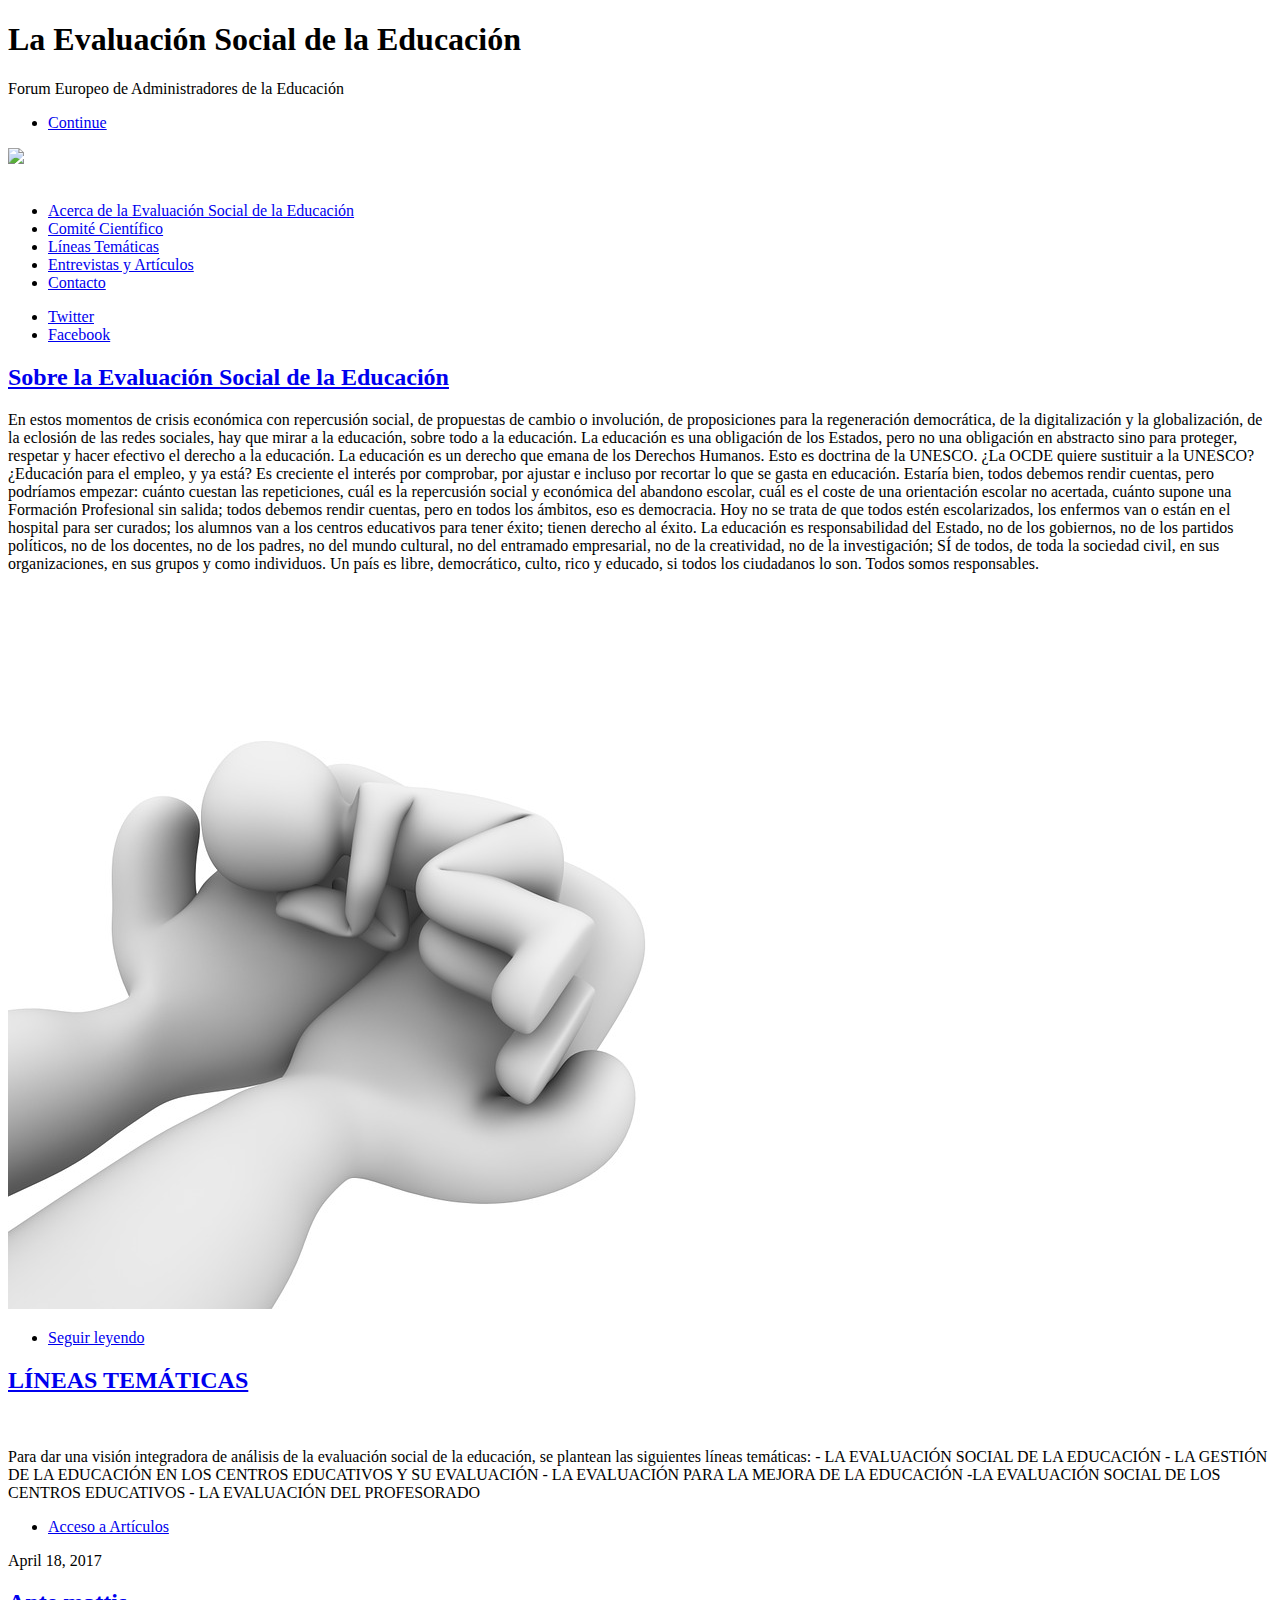
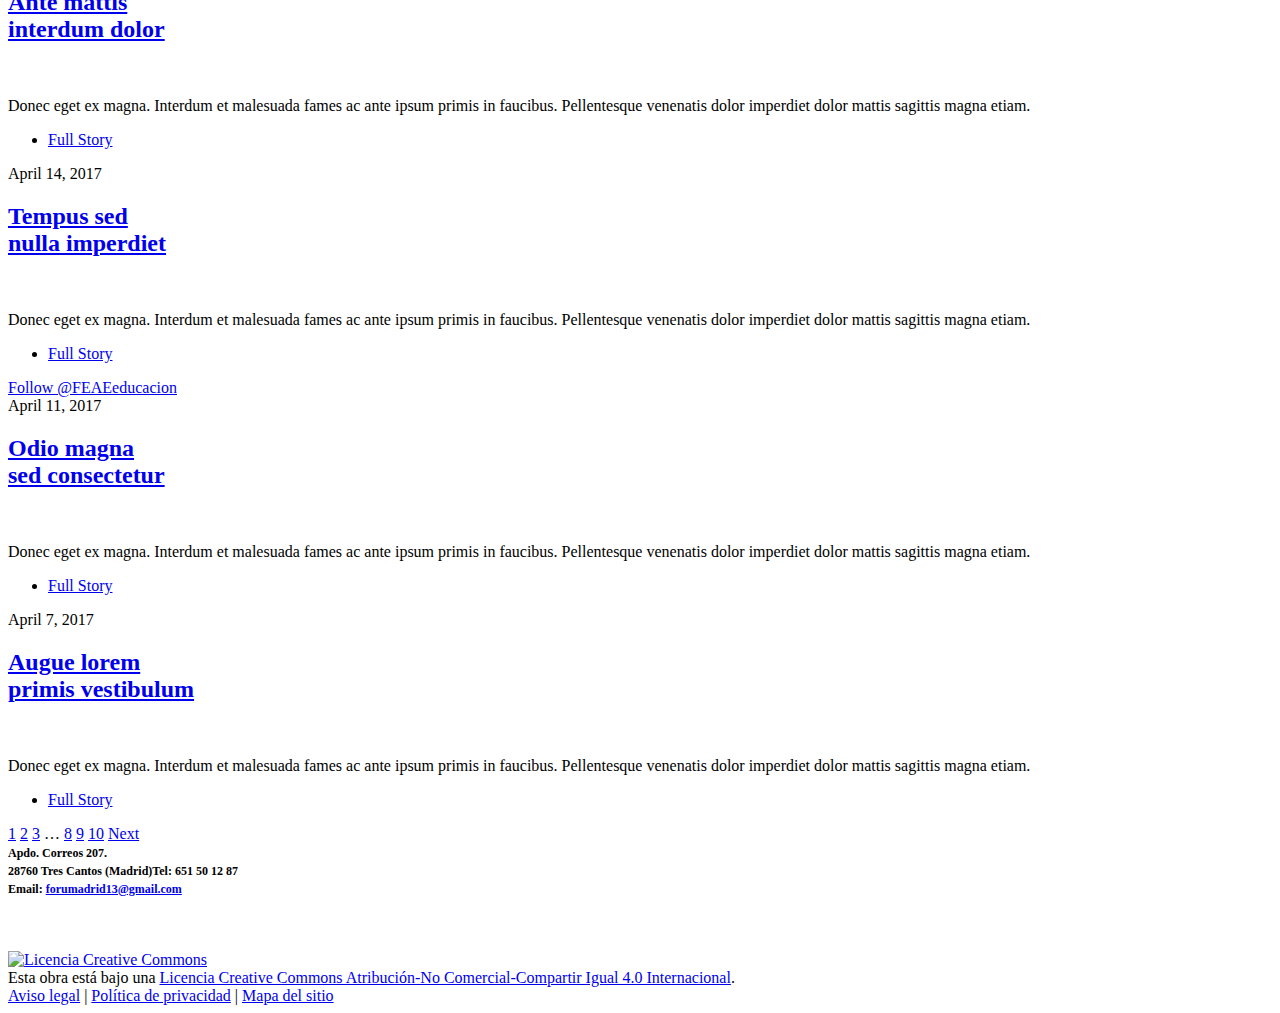
==== index.html @ 45ef4c87 "Add files via upload" ====
<!DOCTYPE html>
<!--
	Massively by HTML5 UP	html5up.net | @ajlkn	Free for personal and commercial use under the CCA 3.0 license (html5up.net/license)-->
<html>
  <head>
    <meta content="text/html; charset=utf-8" http-equiv="content-type">
    <title>Massively by HTML5 UP</title>
    <meta name="viewport" content="width=device-width, initial-scale=1, user-scalable=no">
    <link rel="stylesheet" href="assets/css/main.css">
    <noscript><link rel="stylesheet" href="assets/css/noscript.css"></noscript>
  </head>
  <body class="is-loading">
    <!-- Wrapper -->
    <div id="wrapper" class="fade-in">
      <!-- Intro -->
      <div id="intro">
        <h1>La Evaluación Social de la Educación</h1>
        <p>Forum Europeo de Administradores de la Educación</p>
        <ul class="actions">
          <li><a href="#header" class="button icon solo fa-arrow-down scrolly">Continue</a></li>
        </ul>
      </div>
      <!-- Header -->
      <header id="header"> <a href="index.html" class="logo"> <img src="http://feae.eu/wp-content/uploads/2016/09/cropped-l6l-1.jpg"
            <="" a=""> </a> </header>
      <nav id="nav"><br>
        <ul class="links">
          <a href="index.html" class="logo"> </a>
          <li class="active"><a href="resource://gre/" data-link-title="Inicio"
              class="cc-nav-current j-nav-current jmd-nav__link--current">Acerca de la Evaluación Social de la Educación</a></li>
          <li><a href="comite_cientifico.html">Comité Científico</a></li>
          <li><a href="Lineas_tematicas.html">Líneas Temáticas</a></li>
          <li><a href="generic.html">Entrevistas y Artículos</a></li>
          <li><a href="contacto.html">Contacto</a></li>
        </ul>
        <ul class="icons">
          <li><a href="#" class="icon fa-twitter"><span class="label">Twitter</span></a><br>
          </li>
          <li><a href="#" class="icon fa-facebook"><span class="label">Facebook</span></a><br>
          </li>
        
        </ul>
      </nav>
      <!-- Main -->
      <div id="main">
        <!-- Featured Post -->
        <article class="post featured">
          <header class="major"> <span class="title"></span>
            <h2><a href="#">Sobre la Evaluación Social de la Educación</a></h2>
            <p>En estos momentos de crisis económica con repercusión social, de propuestas de cambio o involución, de proposiciones para la regeneración democrática, de la digitalización y la globalización, de la eclosión de las redes sociales, hay que mirar a la educación, sobre todo a la educación.

              La educación es una obligación de los Estados, pero no una obligación en abstracto sino para proteger, respetar y hacer efectivo el derecho a la educación.

              La educación es un derecho que emana de los Derechos Humanos. Esto es doctrina de la UNESCO. ¿La OCDE quiere sustituir a la UNESCO? ¿Educación para el empleo, y ya está?

              Es creciente el interés por comprobar, por ajustar e incluso por recortar lo que se gasta en educación. Estaría bien, todos debemos rendir cuentas, pero podríamos empezar: cuánto cuestan las repeticiones, cuál es la repercusión social y económica del abandono escolar, cuál es el coste de una orientación escolar no acertada, cuánto supone una Formación Profesional sin salida; todos debemos rendir cuentas, pero en todos los ámbitos, eso es democracia.

              Hoy no se trata de que todos estén escolarizados, los enfermos van o están en el hospital para ser curados; los alumnos van a los centros educativos para tener éxito; tienen derecho al éxito.

              La educación es responsabilidad del Estado, no de los gobiernos, no de los partidos políticos, no de los docentes, no de los padres, no del mundo cultural, no del entramado empresarial, no de la creatividad, no de la investigación; SÍ de todos, de toda la sociedad civil, en sus organizaciones, en sus grupos y como individuos.

              Un país es libre, democrático, culto, rico y educado, si todos los ciudadanos lo son. Todos somos responsables.</p>
          </header>
          <a href="#" class="image main"><img src="sleep-1027884_960_720.jpg" alt=""></a>
          <ul class="actions">
            <li><a href="#" class="button big">Seguir leyendo</a></li>
          </ul>
        </article>
        <!-- Posts -->
        <section class="posts">
          <article><div class="tp-bgimg defaultimg" data-lazyload="undefined" data-bgfit="cover" data-bgposition="center top" data-bgrepeat="no-repeat" data-lazydone="undefined" data-src="http://conecta13.com/wp-content/uploads/2014/01/blackboard_img.jpg" style="background-color: rgba(0, 0, 0, 0); background-repeat: no-repeat; background-image: url(&quot;http://conecta13.com/wp-content/uploads/2014/01/blackboard_img.jpg&quot;); background-size: cover; background-position: center top; width: 100%; height: 100%; opacity: 1;"></div></article>
           
          <article>
            <header> <span class="date"></span>
              <h2><a href="#">LÍNEAS TEMÁTICAS</a></h2>
            </header>
            <a href="#" class="image fit"><img src="images/pic03.jpg" alt=""></a>
            <p>Para dar una visión integradora de análisis de la evaluación social de la educación, se plantean las siguientes líneas temáticas:
              - LA EVALUACIÓN SOCIAL DE LA EDUCACIÓN
              - LA GESTIÓN DE LA EDUCACIÓN EN LOS CENTROS EDUCATIVOS Y SU EVALUACIÓN
              - LA EVALUACIÓN PARA LA MEJORA DE LA EDUCACIÓN
              -LA EVALUACIÓN SOCIAL DE LOS CENTROS EDUCATIVOS 
              - LA EVALUACIÓN DEL PROFESORADO
            </p>
            <ul class="actions">
              <li><a href="#" class="button">Acceso a Artículos</a></li>
            </ul>
          </article>
          <article>
            <header> <span class="date">April 18, 2017</span>
              <h2><a href="#">Ante mattis<br>
                  interdum dolor</a></h2>
            </header>
            <a href="#" class="image fit"><img src="images/pic04.jpg" alt=""></a>
            <p>Donec eget ex magna. Interdum et malesuada fames ac ante ipsum
              primis in faucibus. Pellentesque venenatis dolor imperdiet dolor
              mattis sagittis magna etiam.</p>
            <ul class="actions">
              <li><a href="#" class="button">Full Story</a></li>
            </ul>
          </article>
          <article>
            <header> <span class="date">April 14, 2017</span>
              <h2><a href="#">Tempus sed<br>
                  nulla imperdiet</a></h2>
            </header>
            <a href="#" class="image fit"><img src="images/pic05.jpg" alt=""></a>
            <p>Donec eget ex magna. Interdum et malesuada fames ac ante ipsum
              primis in faucibus. Pellentesque venenatis dolor imperdiet dolor
              mattis sagittis magna etiam.</p>
            <ul class="actions">
              <li><a href="#" class="button">Full Story</a></li>
            </ul>
          </article> <article>
          <a href="https://twitter.com/FEAEeducacion" class="twitter-follow-button" data-show-count="false">Follow @FEAEeducacion</a><script async src="//platform.twitter.com/widgets.js" charset="utf-8"></script> </article><article>
          <article>
            <header> <span class="date">April 11, 2017</span>
              <h2><a href="#">Odio magna<br>
                  sed consectetur</a></h2>
            </header>
            <a href="#" class="image fit"><img src="images/pic06.jpg" alt=""></a>
            <p>Donec eget ex magna. Interdum et malesuada fames ac ante ipsum
              primis in faucibus. Pellentesque venenatis dolor imperdiet dolor
              mattis sagittis magna etiam.</p>
            <ul class="actions">
              <li><a href="#" class="button">Full Story</a></li>
            </ul>
          </article>
          <article>
            <header> <span class="date">April 7, 2017</span>
              <h2><a href="#">Augue lorem<br>
                  primis vestibulum</a></h2>
            </header>
            <a href="#" class="image fit"><img src="images/pic07.jpg" alt=""></a>
            <p>Donec eget ex magna. Interdum et malesuada fames ac ante ipsum
              primis in faucibus. Pellentesque venenatis dolor imperdiet dolor
              mattis sagittis magna etiam.</p>
            <ul class="actions">
              <li><a href="#" class="button">Full Story</a></li>
            </ul>
          </article>
        </section>
        <!-- Footer -->
        <footer>
          <div class="pagination">
            <!--<a href="#" class="previous">Prev</a>--> <a href="#" class="page active">1</a>
            <a href="#" class="page">2</a> <a href="#" class="page">3</a> <span
              class="extra">…</span> <a href="#" class="page">8</a> <a href="#"
              class="page">9</a> <a href="#" class="page">10</a> <a href="#" class="next">Next</a>
          </div>
        </footer>
      </div>
      
      <!-- Copyright -->
      <div id="copyright"> <span style="font-size: 12px;" data-mce-style="font-size: 12px;"><strong>Apdo.
            Correos 207.</strong></span><span style="font-size: 12px;" data-mce-style="font-size: 12px;"><strong><br>
            28760 </strong><strong>Tres Cantos (Madrid)Tel: 651 50 12 87 <br>
        Email: <a data-mce-href="mailto:forumadrid13@gmail.com" href="mailto:forumadrid13@gmail.com"
                  title="forumadrid13@gmail.com"> forumadrid13@gmail.com</a></strong></span><span
          style="font-size: 12px;" data-mce-style="font-size: 12px;"><br>
          <br>
          <br>
          <br>
        </span>
        <div id="cc-m-11613862624" class="j-module n j-htmlCode "><a rel="license"
            href="http://creativecommons.org/licenses/by-nc-sa/4.0/"><img alt="Licencia Creative Commons"
              style="border-width:0" src="https://i.creativecommons.org/l/by-nc-sa/4.0/88x31.png"></a><br>
          Esta obra está bajo una <a rel="license" href="http://creativecommons.org/licenses/by-nc-sa/4.0/">Licencia
            Creative Commons Atribución-No Comercial-Compartir Igual 4.0
            Internacional</a>.</div>
        <div class="jtpl-footer__inner footer-options">
          <div id="contentfooter" data-container="footer">
            <div class="j-meta-links"> <a href="resource://gre/about/">Aviso
                legal</a> | <a href="resource://www.25jornadasfeae.com/j/privacy">Política
                de privacidad</a> | <a href="resource://gre/sitemap/">Mapa del
                sitio</a> </div>
            <div class="j-admin-links"> </div>
          </div>
        </div>
      </div>
    </div>
    <!-- Scripts -->
    <script src="assets/js/jquery.min.js"></script>
    <script src="assets/js/jquery.scrollex.min.js"></script>
    <script src="assets/js/jquery.scrolly.min.js"></script>
    <script src="assets/js/skel.min.js"></script>
    <script src="assets/js/util.js"></script>
    <script src="assets/js/main.js"></script>
  </body>
</html>
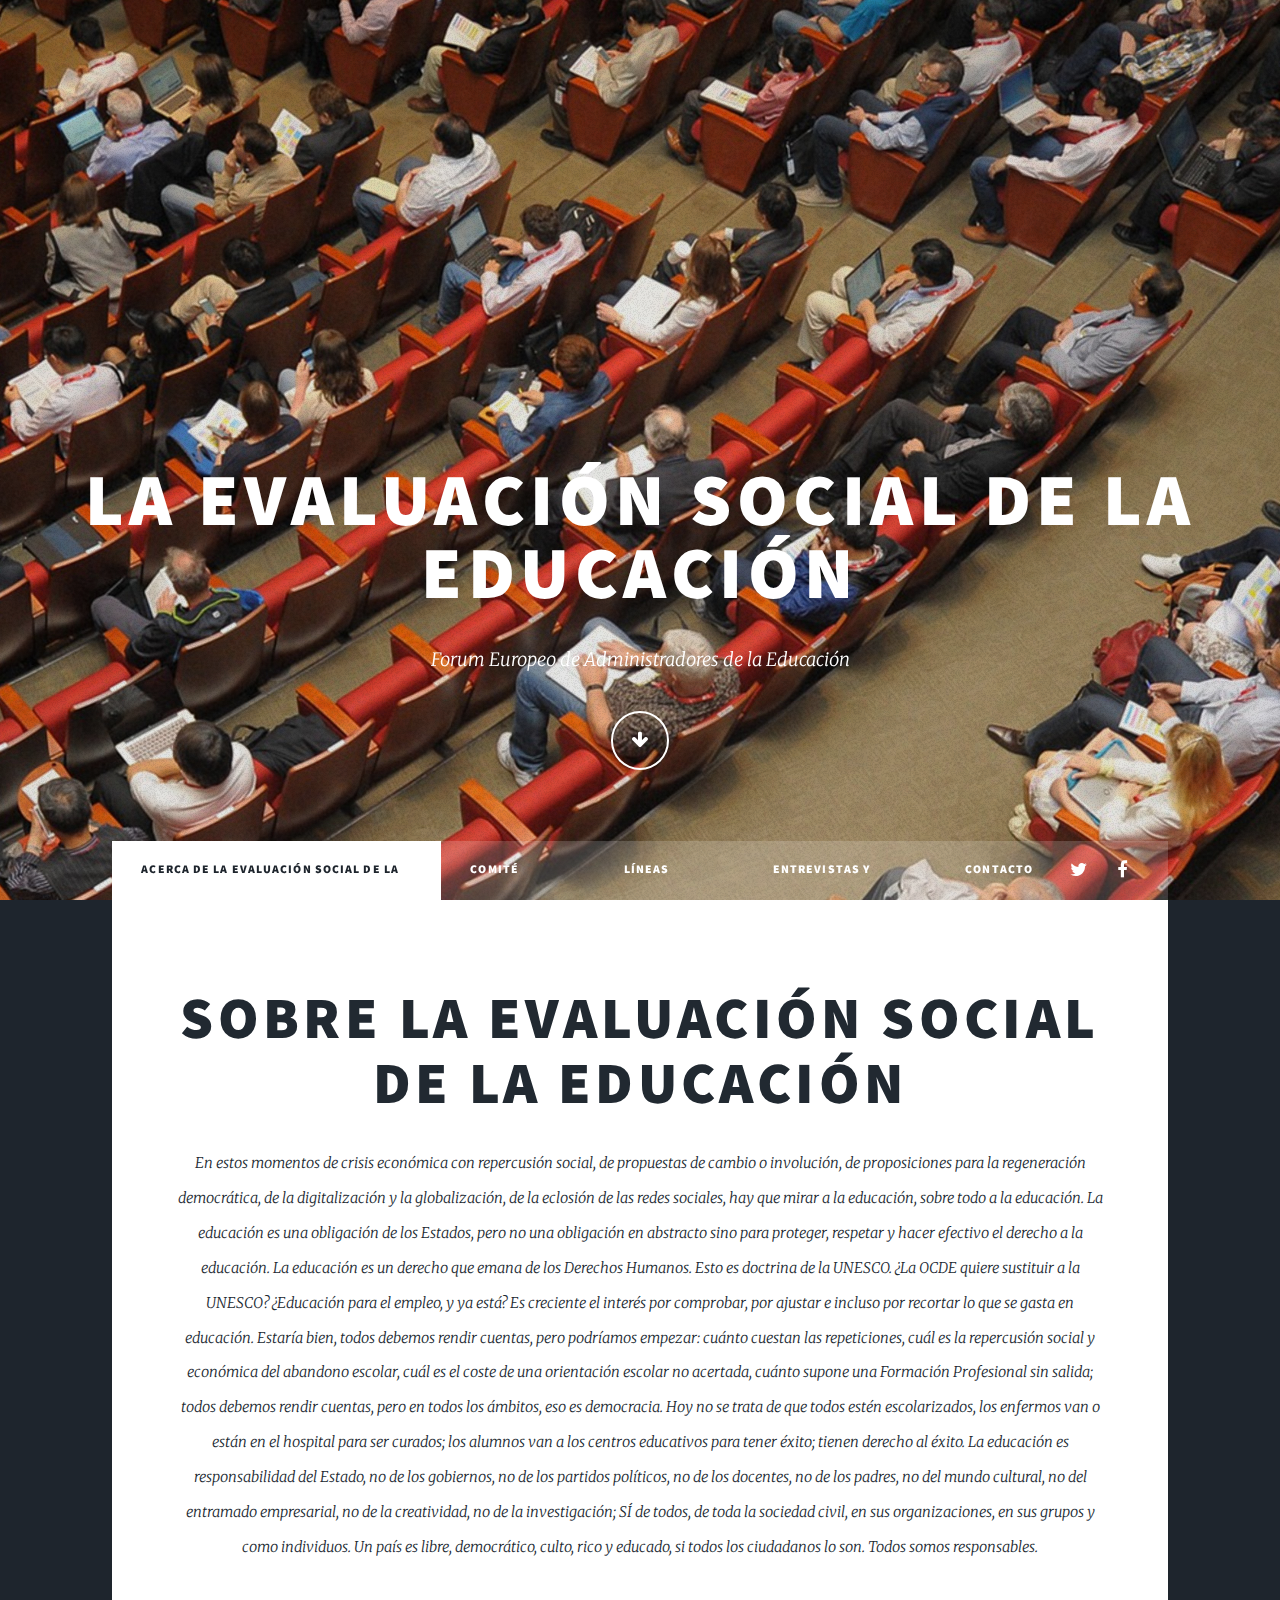
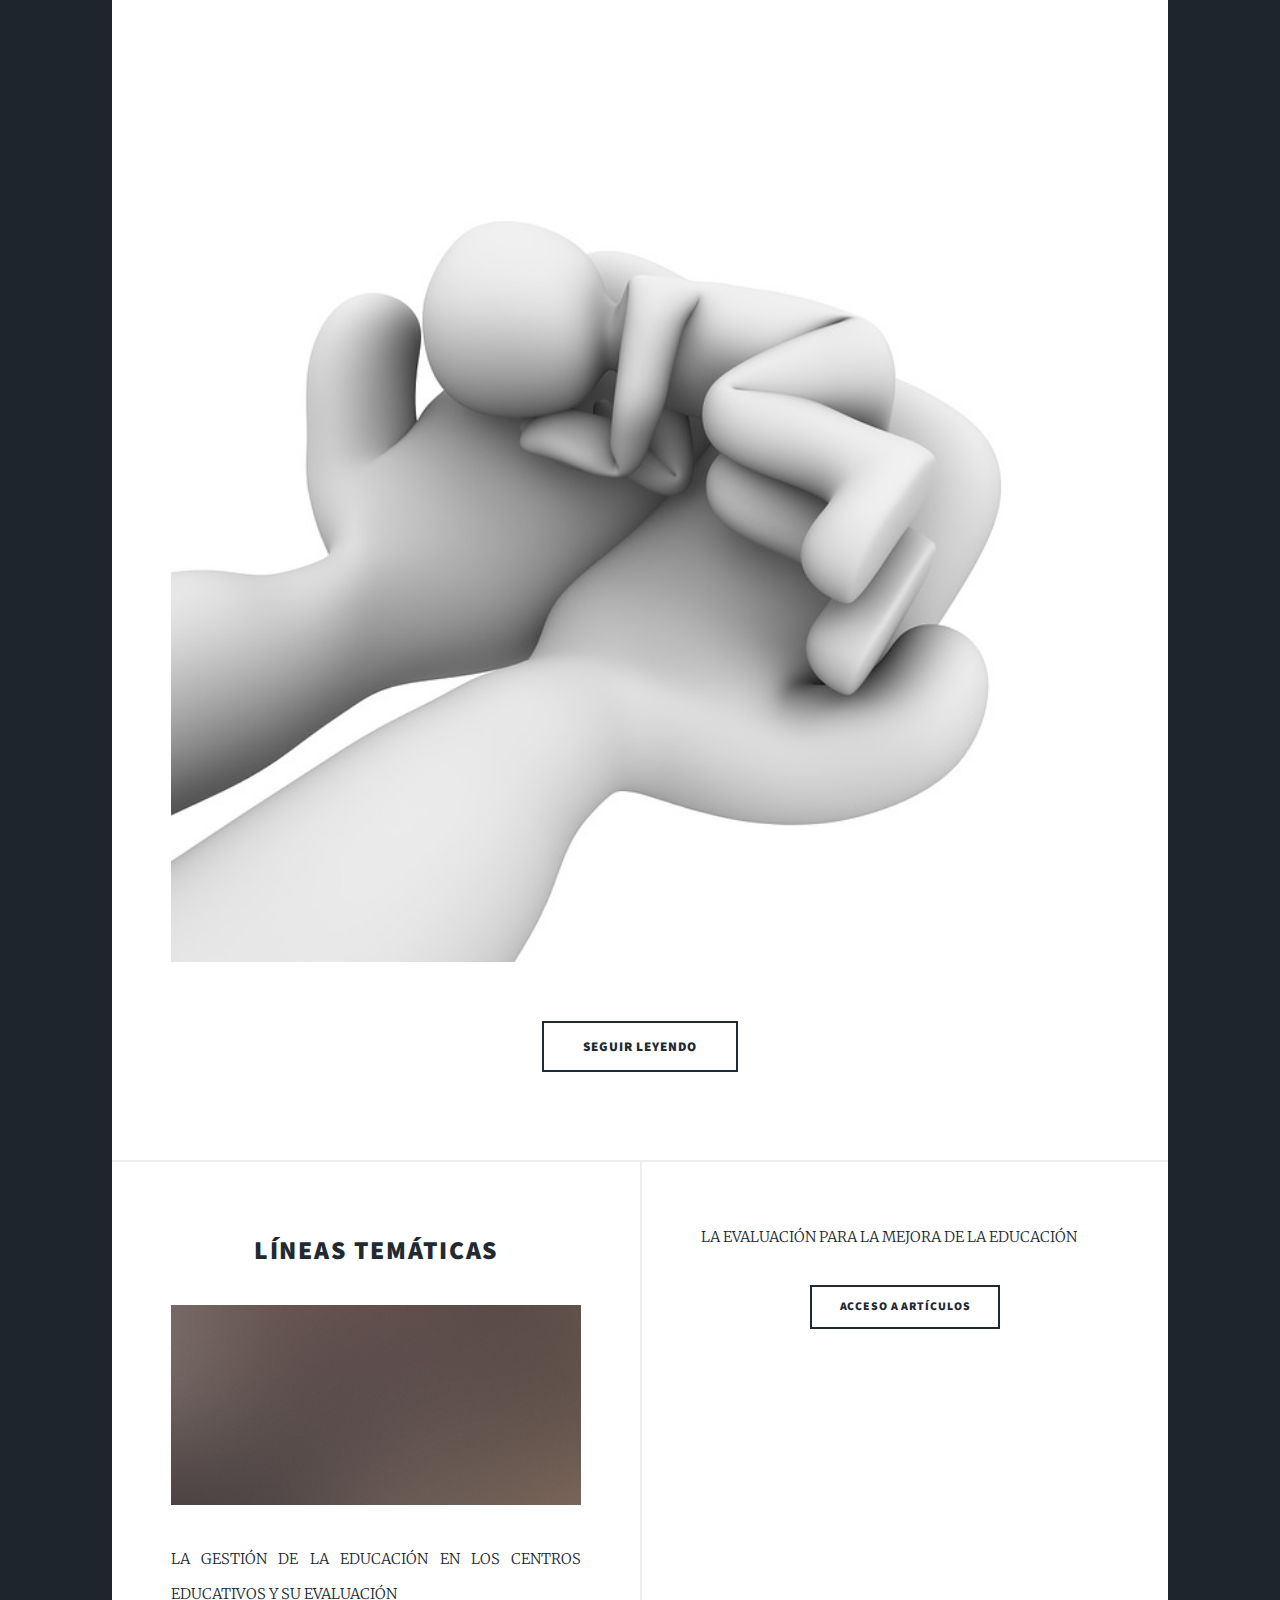
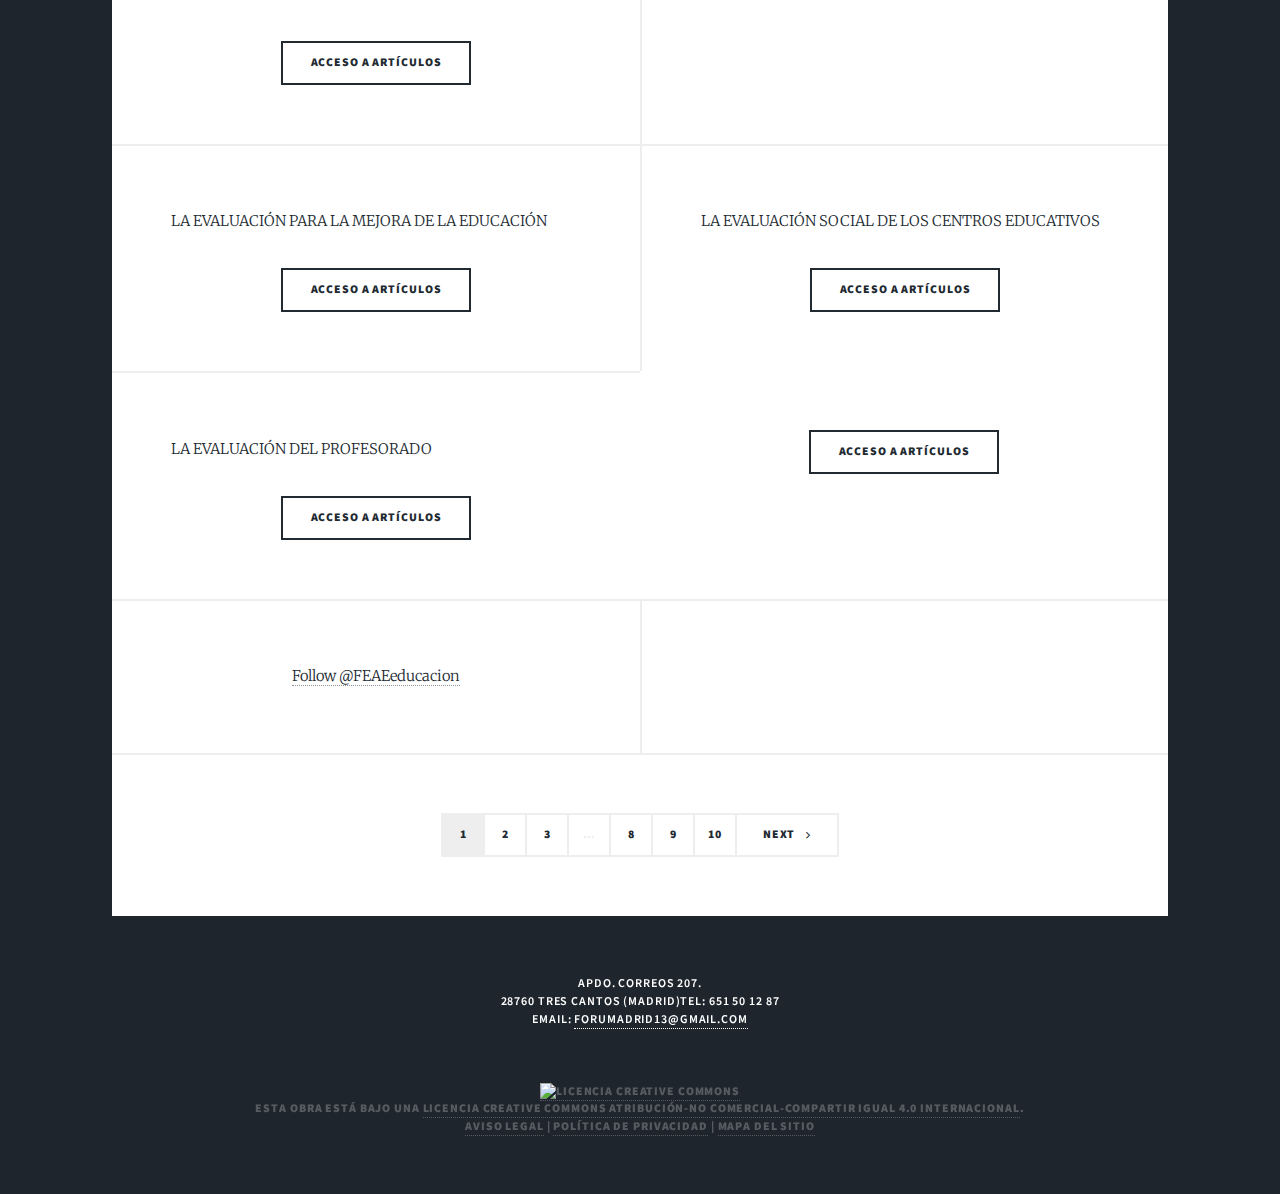
==== commit 50585d54: "Add files via upload" ====
--- a/index.html
+++ b/index.html
@@ -68,77 +68,56 @@
         </article>
         <!-- Posts -->
         <section class="posts">
-          <article><div class="tp-bgimg defaultimg" data-lazyload="undefined" data-bgfit="cover" data-bgposition="center top" data-bgrepeat="no-repeat" data-lazydone="undefined" data-src="http://conecta13.com/wp-content/uploads/2014/01/blackboard_img.jpg" style="background-color: rgba(0, 0, 0, 0); background-repeat: no-repeat; background-image: url(&quot;http://conecta13.com/wp-content/uploads/2014/01/blackboard_img.jpg&quot;); background-size: cover; background-position: center top; width: 100%; height: 100%; opacity: 1;"></div></article>
+          
            
           <article>
             <header> <span class="date"></span>
               <h2><a href="#">LÍNEAS TEMÁTICAS</a></h2>
             </header>
-            <a href="#" class="image fit"><img src="images/pic03.jpg" alt=""></a>
-            <p>Para dar una visión integradora de análisis de la evaluación social de la educación, se plantean las siguientes líneas temáticas:
-              - LA EVALUACIÓN SOCIAL DE LA EDUCACIÓN
-              - LA GESTIÓN DE LA EDUCACIÓN EN LOS CENTROS EDUCATIVOS Y SU EVALUACIÓN
-              - LA EVALUACIÓN PARA LA MEJORA DE LA EDUCACIÓN
-              -LA EVALUACIÓN SOCIAL DE LOS CENTROS EDUCATIVOS 
-              - LA EVALUACIÓN DEL PROFESORADO
+            <a href="#" class="image fit"><img src="images/pic01.jpg" alt=""></a>
+            <p>LA GESTIÓN DE LA EDUCACIÓN EN LOS CENTROS EDUCATIVOS Y SU EVALUACIÓN
+            </p>
+            <ul class="actions">
+              <li><a href="Lineas_tematicas.html" class="button">Acceso a Artículos</a></li>
+            </ul>
+          </article>
+          <article>
+            <p>LA EVALUACIÓN PARA LA MEJORA DE LA EDUCACIÓN
+            </p>
+          <ul class="actions">
+            <li><a href="#" class="button">Acceso a Artículos</a></li>
+          </ul>
+          </article>
+          <article>
+            <p>LA EVALUACIÓN PARA LA MEJORA DE LA EDUCACIÓN
             </p>
             <ul class="actions">
               <li><a href="#" class="button">Acceso a Artículos</a></li>
             </ul>
           </article>
           <article>
-            <header> <span class="date">April 18, 2017</span>
-              <h2><a href="#">Ante mattis<br>
-                  interdum dolor</a></h2>
-            </header>
-            <a href="#" class="image fit"><img src="images/pic04.jpg" alt=""></a>
-            <p>Donec eget ex magna. Interdum et malesuada fames ac ante ipsum
-              primis in faucibus. Pellentesque venenatis dolor imperdiet dolor
-              mattis sagittis magna etiam.</p>
+            <p>LA EVALUACIÓN SOCIAL DE LOS CENTROS EDUCATIVOS 
+            </p>
             <ul class="actions">
-              <li><a href="#" class="button">Full Story</a></li>
+              <li><a href="#" class="button">Acceso a Artículos</a></li>
             </ul>
           </article>
           <article>
-            <header> <span class="date">April 14, 2017</span>
-              <h2><a href="#">Tempus sed<br>
-                  nulla imperdiet</a></h2>
-            </header>
-            <a href="#" class="image fit"><img src="images/pic05.jpg" alt=""></a>
-            <p>Donec eget ex magna. Interdum et malesuada fames ac ante ipsum
-              primis in faucibus. Pellentesque venenatis dolor imperdiet dolor
-              mattis sagittis magna etiam.</p>
+            <p>LA EVALUACIÓN DEL PROFESORADO
+            </p>
             <ul class="actions">
-              <li><a href="#" class="button">Full Story</a></li>
-            </ul>
-          </article> <article>
-          <a href="https://twitter.com/FEAEeducacion" class="twitter-follow-button" data-show-count="false">Follow @FEAEeducacion</a><script async src="//platform.twitter.com/widgets.js" charset="utf-8"></script> </article><article>
-          <article>
-            <header> <span class="date">April 11, 2017</span>
-              <h2><a href="#">Odio magna<br>
-                  sed consectetur</a></h2>
-            </header>
-            <a href="#" class="image fit"><img src="images/pic06.jpg" alt=""></a>
-            <p>Donec eget ex magna. Interdum et malesuada fames ac ante ipsum
-              primis in faucibus. Pellentesque venenatis dolor imperdiet dolor
-              mattis sagittis magna etiam.</p>
-            <ul class="actions">
-              <li><a href="#" class="button">Full Story</a></li>
+              <li><a href="#" class="button">Acceso a Artículos</a></li>
             </ul>
           </article>
-          <article>
-            <header> <span class="date">April 7, 2017</span>
-              <h2><a href="#">Augue lorem<br>
-                  primis vestibulum</a></h2>
-            </header>
-            <a href="#" class="image fit"><img src="images/pic07.jpg" alt=""></a>
-            <p>Donec eget ex magna. Interdum et malesuada fames ac ante ipsum
-              primis in faucibus. Pellentesque venenatis dolor imperdiet dolor
-              mattis sagittis magna etiam.</p>
+            
+          
             <ul class="actions">
-              <li><a href="#" class="button">Full Story</a></li>
+              <li><a href="#" class="button">Acceso a Artículos</a></li>
             </ul>
           </article>
+ <article>
+          <a href="https://twitter.com/FEAEeducacion" class="twitter-follow-button" data-show-count="false">Follow @FEAEeducacion</a><script async src="//platform.twitter.com/widgets.js" charset="utf-8"></script> </article><article>
+
         </section>
         <!-- Footer -->
         <footer>
--- a/assets/css/main.css
+++ b/assets/css/main.css
@@ -0,0 +1,4482 @@
+@import url(font-awesome.min.css);
+@import url("https://fonts.googleapis.com/css?family=Merriweather:300,700,300italic,700italic|Source+Sans+Pro:900");
+
+/*
+	Massively by HTML5 UP
+	html5up.net | @ajlkn
+	Free for personal and commercial use under the CCA 3.0 license (html5up.net/license)
+*/
+
+/* Reset */
+
+	html, body, div, span, applet, object, iframe, h1, h2, h3, h4, h5, h6, p, blockquote, pre, a, abbr, acronym, address, big, cite, code, del, dfn, em, img, ins, kbd, q, s, samp, small, strike, strong, sub, sup, tt, var, b, u, i, center, dl, dt, dd, ol, ul, li, fieldset, form, label, legend, table, caption, tbody, tfoot, thead, tr, th, td, article, aside, canvas, details, embed, figure, figcaption, footer, header, hgroup, menu, nav, output, ruby, section, summary, time, mark, audio, video {
+		margin: 0;
+		padding: 0;
+		border: 0;
+		font-size: 100%;
+		font: inherit;
+		vertical-align: baseline;
+	}
+
+	article, aside, details, figcaption, figure, footer, header, hgroup, menu, nav, section {
+		display: block;
+	}
+
+	body {
+		line-height: 1;
+	}
+
+	ol, ul {
+		list-style: none;
+	}
+
+	blockquote, q {
+		quotes: none;
+	}
+
+	blockquote:before, blockquote:after, q:before, q:after {
+		content: '';
+		content: none;
+	}
+
+	table {
+		border-collapse: collapse;
+		border-spacing: 0;
+	}
+
+	body {
+		-webkit-text-size-adjust: none;
+	}
+
+/* Box Model */
+
+	*, *:before, *:after {
+		-moz-box-sizing: border-box;
+		-webkit-box-sizing: border-box;
+		box-sizing: border-box;
+	}
+
+/* Grid */
+
+	.row {
+		border-bottom: solid 1px transparent;
+		-moz-box-sizing: border-box;
+		-webkit-box-sizing: border-box;
+		box-sizing: border-box;
+	}
+
+	.row > * {
+		float: left;
+		-moz-box-sizing: border-box;
+		-webkit-box-sizing: border-box;
+		box-sizing: border-box;
+	}
+
+	.row:after, .row:before {
+		content: '';
+		display: block;
+		clear: both;
+		height: 0;
+	}
+
+	.row.uniform > * > :first-child {
+		margin-top: 0;
+	}
+
+	.row.uniform > * > :last-child {
+		margin-bottom: 0;
+	}
+
+	.row.\30 \25 > * {
+		padding: 0 0 0 0rem;
+	}
+
+	.row.\30 \25 {
+		margin: 0 0 -1px 0rem;
+	}
+
+	.row.uniform.\30 \25 > * {
+		padding: 0rem 0 0 0rem;
+	}
+
+	.row.uniform.\30 \25 {
+		margin: 0rem 0 -1px 0rem;
+	}
+
+	.row > * {
+		padding: 0 0 0 1.5rem;
+	}
+
+	.row {
+		margin: 0 0 -1px -1.5rem;
+	}
+
+	.row.uniform > * {
+		padding: 1.5rem 0 0 1.5rem;
+	}
+
+	.row.uniform {
+		margin: -1.5rem 0 -1px -1.5rem;
+	}
+
+	.row.\32 00\25 > * {
+		padding: 0 0 0 3rem;
+	}
+
+	.row.\32 00\25 {
+		margin: 0 0 -1px -3rem;
+	}
+
+	.row.uniform.\32 00\25 > * {
+		padding: 3rem 0 0 3rem;
+	}
+
+	.row.uniform.\32 00\25 {
+		margin: -3rem 0 -1px -3rem;
+	}
+
+	.row.\31 50\25 > * {
+		padding: 0 0 0 2.25rem;
+	}
+
+	.row.\31 50\25 {
+		margin: 0 0 -1px -2.25rem;
+	}
+
+	.row.uniform.\31 50\25 > * {
+		padding: 2.25rem 0 0 2.25rem;
+	}
+
+	.row.uniform.\31 50\25 {
+		margin: -2.25rem 0 -1px -2.25rem;
+	}
+
+	.row.\35 0\25 > * {
+		padding: 0 0 0 0.75rem;
+	}
+
+	.row.\35 0\25 {
+		margin: 0 0 -1px -0.75rem;
+	}
+
+	.row.uniform.\35 0\25 > * {
+		padding: 0.75rem 0 0 0.75rem;
+	}
+
+	.row.uniform.\35 0\25 {
+		margin: -0.75rem 0 -1px -0.75rem;
+	}
+
+	.row.\32 5\25 > * {
+		padding: 0 0 0 0.375rem;
+	}
+
+	.row.\32 5\25 {
+		margin: 0 0 -1px -0.375rem;
+	}
+
+	.row.uniform.\32 5\25 > * {
+		padding: 0.375rem 0 0 0.375rem;
+	}
+
+	.row.uniform.\32 5\25 {
+		margin: -0.375rem 0 -1px -0.375rem;
+	}
+
+	.\31 2u, .\31 2u\24 {
+		width: 100%;
+		clear: none;
+		margin-left: 0;
+	}
+
+	.\31 1u, .\31 1u\24 {
+		width: 91.6666666667%;
+		clear: none;
+		margin-left: 0;
+	}
+
+	.\31 0u, .\31 0u\24 {
+		width: 83.3333333333%;
+		clear: none;
+		margin-left: 0;
+	}
+
+	.\39 u, .\39 u\24 {
+		width: 75%;
+		clear: none;
+		margin-left: 0;
+	}
+
+	.\38 u, .\38 u\24 {
+		width: 66.6666666667%;
+		clear: none;
+		margin-left: 0;
+	}
+
+	.\37 u, .\37 u\24 {
+		width: 58.3333333333%;
+		clear: none;
+		margin-left: 0;
+	}
+
+	.\36 u, .\36 u\24 {
+		width: 50%;
+		clear: none;
+		margin-left: 0;
+	}
+
+	.\35 u, .\35 u\24 {
+		width: 41.6666666667%;
+		clear: none;
+		margin-left: 0;
+	}
+
+	.\34 u, .\34 u\24 {
+		width: 33.3333333333%;
+		clear: none;
+		margin-left: 0;
+	}
+
+	.\33 u, .\33 u\24 {
+		width: 25%;
+		clear: none;
+		margin-left: 0;
+	}
+
+	.\32 u, .\32 u\24 {
+		width: 16.6666666667%;
+		clear: none;
+		margin-left: 0;
+	}
+
+	.\31 u, .\31 u\24 {
+		width: 8.3333333333%;
+		clear: none;
+		margin-left: 0;
+	}
+
+	.\31 2u\24 + *,
+	.\31 1u\24 + *,
+	.\31 0u\24 + *,
+	.\39 u\24 + *,
+	.\38 u\24 + *,
+	.\37 u\24 + *,
+	.\36 u\24 + *,
+	.\35 u\24 + *,
+	.\34 u\24 + *,
+	.\33 u\24 + *,
+	.\32 u\24 + *,
+	.\31 u\24 + * {
+		clear: left;
+	}
+
+	.\-11u {
+		margin-left: 91.66667%;
+	}
+
+	.\-10u {
+		margin-left: 83.33333%;
+	}
+
+	.\-9u {
+		margin-left: 75%;
+	}
+
+	.\-8u {
+		margin-left: 66.66667%;
+	}
+
+	.\-7u {
+		margin-left: 58.33333%;
+	}
+
+	.\-6u {
+		margin-left: 50%;
+	}
+
+	.\-5u {
+		margin-left: 41.66667%;
+	}
+
+	.\-4u {
+		margin-left: 33.33333%;
+	}
+
+	.\-3u {
+		margin-left: 25%;
+	}
+
+	.\-2u {
+		margin-left: 16.66667%;
+	}
+
+	.\-1u {
+		margin-left: 8.33333%;
+	}
+
+	@media screen and (max-width: 1680px) {
+
+		.row > * {
+			padding: 0 0 0 1.5rem;
+		}
+
+		.row {
+			margin: 0 0 -1px -1.5rem;
+		}
+
+		.row.uniform > * {
+			padding: 1.5rem 0 0 1.5rem;
+		}
+
+		.row.uniform {
+			margin: -1.5rem 0 -1px -1.5rem;
+		}
+
+		.row.\32 00\25 > * {
+			padding: 0 0 0 3rem;
+		}
+
+		.row.\32 00\25 {
+			margin: 0 0 -1px -3rem;
+		}
+
+		.row.uniform.\32 00\25 > * {
+			padding: 3rem 0 0 3rem;
+		}
+
+		.row.uniform.\32 00\25 {
+			margin: -3rem 0 -1px -3rem;
+		}
+
+		.row.\31 50\25 > * {
+			padding: 0 0 0 2.25rem;
+		}
+
+		.row.\31 50\25 {
+			margin: 0 0 -1px -2.25rem;
+		}
+
+		.row.uniform.\31 50\25 > * {
+			padding: 2.25rem 0 0 2.25rem;
+		}
+
+		.row.uniform.\31 50\25 {
+			margin: -2.25rem 0 -1px -2.25rem;
+		}
+
+		.row.\35 0\25 > * {
+			padding: 0 0 0 0.75rem;
+		}
+
+		.row.\35 0\25 {
+			margin: 0 0 -1px -0.75rem;
+		}
+
+		.row.uniform.\35 0\25 > * {
+			padding: 0.75rem 0 0 0.75rem;
+		}
+
+		.row.uniform.\35 0\25 {
+			margin: -0.75rem 0 -1px -0.75rem;
+		}
+
+		.row.\32 5\25 > * {
+			padding: 0 0 0 0.375rem;
+		}
+
+		.row.\32 5\25 {
+			margin: 0 0 -1px -0.375rem;
+		}
+
+		.row.uniform.\32 5\25 > * {
+			padding: 0.375rem 0 0 0.375rem;
+		}
+
+		.row.uniform.\32 5\25 {
+			margin: -0.375rem 0 -1px -0.375rem;
+		}
+
+		.\31 2u\28xlarge\29, .\31 2u\24\28xlarge\29 {
+			width: 100%;
+			clear: none;
+			margin-left: 0;
+		}
+
+		.\31 1u\28xlarge\29, .\31 1u\24\28xlarge\29 {
+			width: 91.6666666667%;
+			clear: none;
+			margin-left: 0;
+		}
+
+		.\31 0u\28xlarge\29, .\31 0u\24\28xlarge\29 {
+			width: 83.3333333333%;
+			clear: none;
+			margin-left: 0;
+		}
+
+		.\39 u\28xlarge\29, .\39 u\24\28xlarge\29 {
+			width: 75%;
+			clear: none;
+			margin-left: 0;
+		}
+
+		.\38 u\28xlarge\29, .\38 u\24\28xlarge\29 {
+			width: 66.6666666667%;
+			clear: none;
+			margin-left: 0;
+		}
+
+		.\37 u\28xlarge\29, .\37 u\24\28xlarge\29 {
+			width: 58.3333333333%;
+			clear: none;
+			margin-left: 0;
+		}
+
+		.\36 u\28xlarge\29, .\36 u\24\28xlarge\29 {
+			width: 50%;
+			clear: none;
+			margin-left: 0;
+		}
+
+		.\35 u\28xlarge\29, .\35 u\24\28xlarge\29 {
+			width: 41.6666666667%;
+			clear: none;
+			margin-left: 0;
+		}
+
+		.\34 u\28xlarge\29, .\34 u\24\28xlarge\29 {
+			width: 33.3333333333%;
+			clear: none;
+			margin-left: 0;
+		}
+
+		.\33 u\28xlarge\29, .\33 u\24\28xlarge\29 {
+			width: 25%;
+			clear: none;
+			margin-left: 0;
+		}
+
+		.\32 u\28xlarge\29, .\32 u\24\28xlarge\29 {
+			width: 16.6666666667%;
+			clear: none;
+			margin-left: 0;
+		}
+
+		.\31 u\28xlarge\29, .\31 u\24\28xlarge\29 {
+			width: 8.3333333333%;
+			clear: none;
+			margin-left: 0;
+		}
+
+		.\31 2u\24\28xlarge\29 + *,
+		.\31 1u\24\28xlarge\29 + *,
+		.\31 0u\24\28xlarge\29 + *,
+		.\39 u\24\28xlarge\29 + *,
+		.\38 u\24\28xlarge\29 + *,
+		.\37 u\24\28xlarge\29 + *,
+		.\36 u\24\28xlarge\29 + *,
+		.\35 u\24\28xlarge\29 + *,
+		.\34 u\24\28xlarge\29 + *,
+		.\33 u\24\28xlarge\29 + *,
+		.\32 u\24\28xlarge\29 + *,
+		.\31 u\24\28xlarge\29 + * {
+			clear: left;
+		}
+
+		.\-11u\28xlarge\29 {
+			margin-left: 91.66667%;
+		}
+
+		.\-10u\28xlarge\29 {
+			margin-left: 83.33333%;
+		}
+
+		.\-9u\28xlarge\29 {
+			margin-left: 75%;
+		}
+
+		.\-8u\28xlarge\29 {
+			margin-left: 66.66667%;
+		}
+
+		.\-7u\28xlarge\29 {
+			margin-left: 58.33333%;
+		}
+
+		.\-6u\28xlarge\29 {
+			margin-left: 50%;
+		}
+
+		.\-5u\28xlarge\29 {
+			margin-left: 41.66667%;
+		}
+
+		.\-4u\28xlarge\29 {
+			margin-left: 33.33333%;
+		}
+
+		.\-3u\28xlarge\29 {
+			margin-left: 25%;
+		}
+
+		.\-2u\28xlarge\29 {
+			margin-left: 16.66667%;
+		}
+
+		.\-1u\28xlarge\29 {
+			margin-left: 8.33333%;
+		}
+
+	}
+
+	@media screen and (max-width: 1280px) {
+
+		.row > * {
+			padding: 0 0 0 1.5rem;
+		}
+
+		.row {
+			margin: 0 0 -1px -1.5rem;
+		}
+
+		.row.uniform > * {
+			padding: 1.5rem 0 0 1.5rem;
+		}
+
+		.row.uniform {
+			margin: -1.5rem 0 -1px -1.5rem;
+		}
+
+		.row.\32 00\25 > * {
+			padding: 0 0 0 3rem;
+		}
+
+		.row.\32 00\25 {
+			margin: 0 0 -1px -3rem;
+		}
+
+		.row.uniform.\32 00\25 > * {
+			padding: 3rem 0 0 3rem;
+		}
+
+		.row.uniform.\32 00\25 {
+			margin: -3rem 0 -1px -3rem;
+		}
+
+		.row.\31 50\25 > * {
+			padding: 0 0 0 2.25rem;
+		}
+
+		.row.\31 50\25 {
+			margin: 0 0 -1px -2.25rem;
+		}
+
+		.row.uniform.\31 50\25 > * {
+			padding: 2.25rem 0 0 2.25rem;
+		}
+
+		.row.uniform.\31 50\25 {
+			margin: -2.25rem 0 -1px -2.25rem;
+		}
+
+		.row.\35 0\25 > * {
+			padding: 0 0 0 0.75rem;
+		}
+
+		.row.\35 0\25 {
+			margin: 0 0 -1px -0.75rem;
+		}
+
+		.row.uniform.\35 0\25 > * {
+			padding: 0.75rem 0 0 0.75rem;
+		}
+
+		.row.uniform.\35 0\25 {
+			margin: -0.75rem 0 -1px -0.75rem;
+		}
+
+		.row.\32 5\25 > * {
+			padding: 0 0 0 0.375rem;
+		}
+
+		.row.\32 5\25 {
+			margin: 0 0 -1px -0.375rem;
+		}
+
+		.row.uniform.\32 5\25 > * {
+			padding: 0.375rem 0 0 0.375rem;
+		}
+
+		.row.uniform.\32 5\25 {
+			margin: -0.375rem 0 -1px -0.375rem;
+		}
+
+		.\31 2u\28large\29, .\31 2u\24\28large\29 {
+			width: 100%;
+			clear: none;
+			margin-left: 0;
+		}
+
+		.\31 1u\28large\29, .\31 1u\24\28large\29 {
+			width: 91.6666666667%;
+			clear: none;
+			margin-left: 0;
+		}
+
+		.\31 0u\28large\29, .\31 0u\24\28large\29 {
+			width: 83.3333333333%;
+			clear: none;
+			margin-left: 0;
+		}
+
+		.\39 u\28large\29, .\39 u\24\28large\29 {
+			width: 75%;
+			clear: none;
+			margin-left: 0;
+		}
+
+		.\38 u\28large\29, .\38 u\24\28large\29 {
+			width: 66.6666666667%;
+			clear: none;
+			margin-left: 0;
+		}
+
+		.\37 u\28large\29, .\37 u\24\28large\29 {
+			width: 58.3333333333%;
+			clear: none;
+			margin-left: 0;
+		}
+
+		.\36 u\28large\29, .\36 u\24\28large\29 {
+			width: 50%;
+			clear: none;
+			margin-left: 0;
+		}
+
+		.\35 u\28large\29, .\35 u\24\28large\29 {
+			width: 41.6666666667%;
+			clear: none;
+			margin-left: 0;
+		}
+
+		.\34 u\28large\29, .\34 u\24\28large\29 {
+			width: 33.3333333333%;
+			clear: none;
+			margin-left: 0;
+		}
+
+		.\33 u\28large\29, .\33 u\24\28large\29 {
+			width: 25%;
+			clear: none;
+			margin-left: 0;
+		}
+
+		.\32 u\28large\29, .\32 u\24\28large\29 {
+			width: 16.6666666667%;
+			clear: none;
+			margin-left: 0;
+		}
+
+		.\31 u\28large\29, .\31 u\24\28large\29 {
+			width: 8.3333333333%;
+			clear: none;
+			margin-left: 0;
+		}
+
+		.\31 2u\24\28large\29 + *,
+		.\31 1u\24\28large\29 + *,
+		.\31 0u\24\28large\29 + *,
+		.\39 u\24\28large\29 + *,
+		.\38 u\24\28large\29 + *,
+		.\37 u\24\28large\29 + *,
+		.\36 u\24\28large\29 + *,
+		.\35 u\24\28large\29 + *,
+		.\34 u\24\28large\29 + *,
+		.\33 u\24\28large\29 + *,
+		.\32 u\24\28large\29 + *,
+		.\31 u\24\28large\29 + * {
+			clear: left;
+		}
+
+		.\-11u\28large\29 {
+			margin-left: 91.66667%;
+		}
+
+		.\-10u\28large\29 {
+			margin-left: 83.33333%;
+		}
+
+		.\-9u\28large\29 {
+			margin-left: 75%;
+		}
+
+		.\-8u\28large\29 {
+			margin-left: 66.66667%;
+		}
+
+		.\-7u\28large\29 {
+			margin-left: 58.33333%;
+		}
+
+		.\-6u\28large\29 {
+			margin-left: 50%;
+		}
+
+		.\-5u\28large\29 {
+			margin-left: 41.66667%;
+		}
+
+		.\-4u\28large\29 {
+			margin-left: 33.33333%;
+		}
+
+		.\-3u\28large\29 {
+			margin-left: 25%;
+		}
+
+		.\-2u\28large\29 {
+			margin-left: 16.66667%;
+		}
+
+		.\-1u\28large\29 {
+			margin-left: 8.33333%;
+		}
+
+	}
+
+	@media screen and (max-width: 980px) {
+
+		.row > * {
+			padding: 0 0 0 1.5rem;
+		}
+
+		.row {
+			margin: 0 0 -1px -1.5rem;
+		}
+
+		.row.uniform > * {
+			padding: 1.5rem 0 0 1.5rem;
+		}
+
+		.row.uniform {
+			margin: -1.5rem 0 -1px -1.5rem;
+		}
+
+		.row.\32 00\25 > * {
+			padding: 0 0 0 3rem;
+		}
+
+		.row.\32 00\25 {
+			margin: 0 0 -1px -3rem;
+		}
+
+		.row.uniform.\32 00\25 > * {
+			padding: 3rem 0 0 3rem;
+		}
+
+		.row.uniform.\32 00\25 {
+			margin: -3rem 0 -1px -3rem;
+		}
+
+		.row.\31 50\25 > * {
+			padding: 0 0 0 2.25rem;
+		}
+
+		.row.\31 50\25 {
+			margin: 0 0 -1px -2.25rem;
+		}
+
+		.row.uniform.\31 50\25 > * {
+			padding: 2.25rem 0 0 2.25rem;
+		}
+
+		.row.uniform.\31 50\25 {
+			margin: -2.25rem 0 -1px -2.25rem;
+		}
+
+		.row.\35 0\25 > * {
+			padding: 0 0 0 0.75rem;
+		}
+
+		.row.\35 0\25 {
+			margin: 0 0 -1px -0.75rem;
+		}
+
+		.row.uniform.\35 0\25 > * {
+			padding: 0.75rem 0 0 0.75rem;
+		}
+
+		.row.uniform.\35 0\25 {
+			margin: -0.75rem 0 -1px -0.75rem;
+		}
+
+		.row.\32 5\25 > * {
+			padding: 0 0 0 0.375rem;
+		}
+
+		.row.\32 5\25 {
+			margin: 0 0 -1px -0.375rem;
+		}
+
+		.row.uniform.\32 5\25 > * {
+			padding: 0.375rem 0 0 0.375rem;
+		}
+
+		.row.uniform.\32 5\25 {
+			margin: -0.375rem 0 -1px -0.375rem;
+		}
+
+		.\31 2u\28medium\29, .\31 2u\24\28medium\29 {
+			width: 100%;
+			clear: none;
+			margin-left: 0;
+		}
+
+		.\31 1u\28medium\29, .\31 1u\24\28medium\29 {
+			width: 91.6666666667%;
+			clear: none;
+			margin-left: 0;
+		}
+
+		.\31 0u\28medium\29, .\31 0u\24\28medium\29 {
+			width: 83.3333333333%;
+			clear: none;
+			margin-left: 0;
+		}
+
+		.\39 u\28medium\29, .\39 u\24\28medium\29 {
+			width: 75%;
+			clear: none;
+			margin-left: 0;
+		}
+
+		.\38 u\28medium\29, .\38 u\24\28medium\29 {
+			width: 66.6666666667%;
+			clear: none;
+			margin-left: 0;
+		}
+
+		.\37 u\28medium\29, .\37 u\24\28medium\29 {
+			width: 58.3333333333%;
+			clear: none;
+			margin-left: 0;
+		}
+
+		.\36 u\28medium\29, .\36 u\24\28medium\29 {
+			width: 50%;
+			clear: none;
+			margin-left: 0;
+		}
+
+		.\35 u\28medium\29, .\35 u\24\28medium\29 {
+			width: 41.6666666667%;
+			clear: none;
+			margin-left: 0;
+		}
+
+		.\34 u\28medium\29, .\34 u\24\28medium\29 {
+			width: 33.3333333333%;
+			clear: none;
+			margin-left: 0;
+		}
+
+		.\33 u\28medium\29, .\33 u\24\28medium\29 {
+			width: 25%;
+			clear: none;
+			margin-left: 0;
+		}
+
+		.\32 u\28medium\29, .\32 u\24\28medium\29 {
+			width: 16.6666666667%;
+			clear: none;
+			margin-left: 0;
+		}
+
+		.\31 u\28medium\29, .\31 u\24\28medium\29 {
+			width: 8.3333333333%;
+			clear: none;
+			margin-left: 0;
+		}
+
+		.\31 2u\24\28medium\29 + *,
+		.\31 1u\24\28medium\29 + *,
+		.\31 0u\24\28medium\29 + *,
+		.\39 u\24\28medium\29 + *,
+		.\38 u\24\28medium\29 + *,
+		.\37 u\24\28medium\29 + *,
+		.\36 u\24\28medium\29 + *,
+		.\35 u\24\28medium\29 + *,
+		.\34 u\24\28medium\29 + *,
+		.\33 u\24\28medium\29 + *,
+		.\32 u\24\28medium\29 + *,
+		.\31 u\24\28medium\29 + * {
+			clear: left;
+		}
+
+		.\-11u\28medium\29 {
+			margin-left: 91.66667%;
+		}
+
+		.\-10u\28medium\29 {
+			margin-left: 83.33333%;
+		}
+
+		.\-9u\28medium\29 {
+			margin-left: 75%;
+		}
+
+		.\-8u\28medium\29 {
+			margin-left: 66.66667%;
+		}
+
+		.\-7u\28medium\29 {
+			margin-left: 58.33333%;
+		}
+
+		.\-6u\28medium\29 {
+			margin-left: 50%;
+		}
+
+		.\-5u\28medium\29 {
+			margin-left: 41.66667%;
+		}
+
+		.\-4u\28medium\29 {
+			margin-left: 33.33333%;
+		}
+
+		.\-3u\28medium\29 {
+			margin-left: 25%;
+		}
+
+		.\-2u\28medium\29 {
+			margin-left: 16.66667%;
+		}
+
+		.\-1u\28medium\29 {
+			margin-left: 8.33333%;
+		}
+
+	}
+
+	@media screen and (max-width: 736px) {
+
+		.row > * {
+			padding: 0 0 0 1.5rem;
+		}
+
+		.row {
+			margin: 0 0 -1px -1.5rem;
+		}
+
+		.row.uniform > * {
+			padding: 1.5rem 0 0 1.5rem;
+		}
+
+		.row.uniform {
+			margin: -1.5rem 0 -1px -1.5rem;
+		}
+
+		.row.\32 00\25 > * {
+			padding: 0 0 0 3rem;
+		}
+
+		.row.\32 00\25 {
+			margin: 0 0 -1px -3rem;
+		}
+
+		.row.uniform.\32 00\25 > * {
+			padding: 3rem 0 0 3rem;
+		}
+
+		.row.uniform.\32 00\25 {
+			margin: -3rem 0 -1px -3rem;
+		}
+
+		.row.\31 50\25 > * {
+			padding: 0 0 0 2.25rem;
+		}
+
+		.row.\31 50\25 {
+			margin: 0 0 -1px -2.25rem;
+		}
+
+		.row.uniform.\31 50\25 > * {
+			padding: 2.25rem 0 0 2.25rem;
+		}
+
+		.row.uniform.\31 50\25 {
+			margin: -2.25rem 0 -1px -2.25rem;
+		}
+
+		.row.\35 0\25 > * {
+			padding: 0 0 0 0.75rem;
+		}
+
+		.row.\35 0\25 {
+			margin: 0 0 -1px -0.75rem;
+		}
+
+		.row.uniform.\35 0\25 > * {
+			padding: 0.75rem 0 0 0.75rem;
+		}
+
+		.row.uniform.\35 0\25 {
+			margin: -0.75rem 0 -1px -0.75rem;
+		}
+
+		.row.\32 5\25 > * {
+			padding: 0 0 0 0.375rem;
+		}
+
+		.row.\32 5\25 {
+			margin: 0 0 -1px -0.375rem;
+		}
+
+		.row.uniform.\32 5\25 > * {
+			padding: 0.375rem 0 0 0.375rem;
+		}
+
+		.row.uniform.\32 5\25 {
+			margin: -0.375rem 0 -1px -0.375rem;
+		}
+
+		.\31 2u\28small\29, .\31 2u\24\28small\29 {
+			width: 100%;
+			clear: none;
+			margin-left: 0;
+		}
+
+		.\31 1u\28small\29, .\31 1u\24\28small\29 {
+			width: 91.6666666667%;
+			clear: none;
+			margin-left: 0;
+		}
+
+		.\31 0u\28small\29, .\31 0u\24\28small\29 {
+			width: 83.3333333333%;
+			clear: none;
+			margin-left: 0;
+		}
+
+		.\39 u\28small\29, .\39 u\24\28small\29 {
+			width: 75%;
+			clear: none;
+			margin-left: 0;
+		}
+
+		.\38 u\28small\29, .\38 u\24\28small\29 {
+			width: 66.6666666667%;
+			clear: none;
+			margin-left: 0;
+		}
+
+		.\37 u\28small\29, .\37 u\24\28small\29 {
+			width: 58.3333333333%;
+			clear: none;
+			margin-left: 0;
+		}
+
+		.\36 u\28small\29, .\36 u\24\28small\29 {
+			width: 50%;
+			clear: none;
+			margin-left: 0;
+		}
+
+		.\35 u\28small\29, .\35 u\24\28small\29 {
+			width: 41.6666666667%;
+			clear: none;
+			margin-left: 0;
+		}
+
+		.\34 u\28small\29, .\34 u\24\28small\29 {
+			width: 33.3333333333%;
+			clear: none;
+			margin-left: 0;
+		}
+
+		.\33 u\28small\29, .\33 u\24\28small\29 {
+			width: 25%;
+			clear: none;
+			margin-left: 0;
+		}
+
+		.\32 u\28small\29, .\32 u\24\28small\29 {
+			width: 16.6666666667%;
+			clear: none;
+			margin-left: 0;
+		}
+
+		.\31 u\28small\29, .\31 u\24\28small\29 {
+			width: 8.3333333333%;
+			clear: none;
+			margin-left: 0;
+		}
+
+		.\31 2u\24\28small\29 + *,
+		.\31 1u\24\28small\29 + *,
+		.\31 0u\24\28small\29 + *,
+		.\39 u\24\28small\29 + *,
+		.\38 u\24\28small\29 + *,
+		.\37 u\24\28small\29 + *,
+		.\36 u\24\28small\29 + *,
+		.\35 u\24\28small\29 + *,
+		.\34 u\24\28small\29 + *,
+		.\33 u\24\28small\29 + *,
+		.\32 u\24\28small\29 + *,
+		.\31 u\24\28small\29 + * {
+			clear: left;
+		}
+
+		.\-11u\28small\29 {
+			margin-left: 91.66667%;
+		}
+
+		.\-10u\28small\29 {
+			margin-left: 83.33333%;
+		}
+
+		.\-9u\28small\29 {
+			margin-left: 75%;
+		}
+
+		.\-8u\28small\29 {
+			margin-left: 66.66667%;
+		}
+
+		.\-7u\28small\29 {
+			margin-left: 58.33333%;
+		}
+
+		.\-6u\28small\29 {
+			margin-left: 50%;
+		}
+
+		.\-5u\28small\29 {
+			margin-left: 41.66667%;
+		}
+
+		.\-4u\28small\29 {
+			margin-left: 33.33333%;
+		}
+
+		.\-3u\28small\29 {
+			margin-left: 25%;
+		}
+
+		.\-2u\28small\29 {
+			margin-left: 16.66667%;
+		}
+
+		.\-1u\28small\29 {
+			margin-left: 8.33333%;
+		}
+
+	}
+
+	@media screen and (max-width: 480px) {
+
+		.row > * {
+			padding: 0 0 0 1.5rem;
+		}
+
+		.row {
+			margin: 0 0 -1px -1.5rem;
+		}
+
+		.row.uniform > * {
+			padding: 1.5rem 0 0 1.5rem;
+		}
+
+		.row.uniform {
+			margin: -1.5rem 0 -1px -1.5rem;
+		}
+
+		.row.\32 00\25 > * {
+			padding: 0 0 0 3rem;
+		}
+
+		.row.\32 00\25 {
+			margin: 0 0 -1px -3rem;
+		}
+
+		.row.uniform.\32 00\25 > * {
+			padding: 3rem 0 0 3rem;
+		}
+
+		.row.uniform.\32 00\25 {
+			margin: -3rem 0 -1px -3rem;
+		}
+
+		.row.\31 50\25 > * {
+			padding: 0 0 0 2.25rem;
+		}
+
+		.row.\31 50\25 {
+			margin: 0 0 -1px -2.25rem;
+		}
+
+		.row.uniform.\31 50\25 > * {
+			padding: 2.25rem 0 0 2.25rem;
+		}
+
+		.row.uniform.\31 50\25 {
+			margin: -2.25rem 0 -1px -2.25rem;
+		}
+
+		.row.\35 0\25 > * {
+			padding: 0 0 0 0.75rem;
+		}
+
+		.row.\35 0\25 {
+			margin: 0 0 -1px -0.75rem;
+		}
+
+		.row.uniform.\35 0\25 > * {
+			padding: 0.75rem 0 0 0.75rem;
+		}
+
+		.row.uniform.\35 0\25 {
+			margin: -0.75rem 0 -1px -0.75rem;
+		}
+
+		.row.\32 5\25 > * {
+			padding: 0 0 0 0.375rem;
+		}
+
+		.row.\32 5\25 {
+			margin: 0 0 -1px -0.375rem;
+		}
+
+		.row.uniform.\32 5\25 > * {
+			padding: 0.375rem 0 0 0.375rem;
+		}
+
+		.row.uniform.\32 5\25 {
+			margin: -0.375rem 0 -1px -0.375rem;
+		}
+
+		.\31 2u\28xsmall\29, .\31 2u\24\28xsmall\29 {
+			width: 100%;
+			clear: none;
+			margin-left: 0;
+		}
+
+		.\31 1u\28xsmall\29, .\31 1u\24\28xsmall\29 {
+			width: 91.6666666667%;
+			clear: none;
+			margin-left: 0;
+		}
+
+		.\31 0u\28xsmall\29, .\31 0u\24\28xsmall\29 {
+			width: 83.3333333333%;
+			clear: none;
+			margin-left: 0;
+		}
+
+		.\39 u\28xsmall\29, .\39 u\24\28xsmall\29 {
+			width: 75%;
+			clear: none;
+			margin-left: 0;
+		}
+
+		.\38 u\28xsmall\29, .\38 u\24\28xsmall\29 {
+			width: 66.6666666667%;
+			clear: none;
+			margin-left: 0;
+		}
+
+		.\37 u\28xsmall\29, .\37 u\24\28xsmall\29 {
+			width: 58.3333333333%;
+			clear: none;
+			margin-left: 0;
+		}
+
+		.\36 u\28xsmall\29, .\36 u\24\28xsmall\29 {
+			width: 50%;
+			clear: none;
+			margin-left: 0;
+		}
+
+		.\35 u\28xsmall\29, .\35 u\24\28xsmall\29 {
+			width: 41.6666666667%;
+			clear: none;
+			margin-left: 0;
+		}
+
+		.\34 u\28xsmall\29, .\34 u\24\28xsmall\29 {
+			width: 33.3333333333%;
+			clear: none;
+			margin-left: 0;
+		}
+
+		.\33 u\28xsmall\29, .\33 u\24\28xsmall\29 {
+			width: 25%;
+			clear: none;
+			margin-left: 0;
+		}
+
+		.\32 u\28xsmall\29, .\32 u\24\28xsmall\29 {
+			width: 16.6666666667%;
+			clear: none;
+			margin-left: 0;
+		}
+
+		.\31 u\28xsmall\29, .\31 u\24\28xsmall\29 {
+			width: 8.3333333333%;
+			clear: none;
+			margin-left: 0;
+		}
+
+		.\31 2u\24\28xsmall\29 + *,
+		.\31 1u\24\28xsmall\29 + *,
+		.\31 0u\24\28xsmall\29 + *,
+		.\39 u\24\28xsmall\29 + *,
+		.\38 u\24\28xsmall\29 + *,
+		.\37 u\24\28xsmall\29 + *,
+		.\36 u\24\28xsmall\29 + *,
+		.\35 u\24\28xsmall\29 + *,
+		.\34 u\24\28xsmall\29 + *,
+		.\33 u\24\28xsmall\29 + *,
+		.\32 u\24\28xsmall\29 + *,
+		.\31 u\24\28xsmall\29 + * {
+			clear: left;
+		}
+
+		.\-11u\28xsmall\29 {
+			margin-left: 91.66667%;
+		}
+
+		.\-10u\28xsmall\29 {
+			margin-left: 83.33333%;
+		}
+
+		.\-9u\28xsmall\29 {
+			margin-left: 75%;
+		}
+
+		.\-8u\28xsmall\29 {
+			margin-left: 66.66667%;
+		}
+
+		.\-7u\28xsmall\29 {
+			margin-left: 58.33333%;
+		}
+
+		.\-6u\28xsmall\29 {
+			margin-left: 50%;
+		}
+
+		.\-5u\28xsmall\29 {
+			margin-left: 41.66667%;
+		}
+
+		.\-4u\28xsmall\29 {
+			margin-left: 33.33333%;
+		}
+
+		.\-3u\28xsmall\29 {
+			margin-left: 25%;
+		}
+
+		.\-2u\28xsmall\29 {
+			margin-left: 16.66667%;
+		}
+
+		.\-1u\28xsmall\29 {
+			margin-left: 8.33333%;
+		}
+
+	}
+
+	@media screen and (max-width: 360px) {
+
+		.row > * {
+			padding: 0 0 0 1.5rem;
+		}
+
+		.row {
+			margin: 0 0 -1px -1.5rem;
+		}
+
+		.row.uniform > * {
+			padding: 1.5rem 0 0 1.5rem;
+		}
+
+		.row.uniform {
+			margin: -1.5rem 0 -1px -1.5rem;
+		}
+
+		.row.\32 00\25 > * {
+			padding: 0 0 0 3rem;
+		}
+
+		.row.\32 00\25 {
+			margin: 0 0 -1px -3rem;
+		}
+
+		.row.uniform.\32 00\25 > * {
+			padding: 3rem 0 0 3rem;
+		}
+
+		.row.uniform.\32 00\25 {
+			margin: -3rem 0 -1px -3rem;
+		}
+
+		.row.\31 50\25 > * {
+			padding: 0 0 0 2.25rem;
+		}
+
+		.row.\31 50\25 {
+			margin: 0 0 -1px -2.25rem;
+		}
+
+		.row.uniform.\31 50\25 > * {
+			padding: 2.25rem 0 0 2.25rem;
+		}
+
+		.row.uniform.\31 50\25 {
+			margin: -2.25rem 0 -1px -2.25rem;
+		}
+
+		.row.\35 0\25 > * {
+			padding: 0 0 0 0.75rem;
+		}
+
+		.row.\35 0\25 {
+			margin: 0 0 -1px -0.75rem;
+		}
+
+		.row.uniform.\35 0\25 > * {
+			padding: 0.75rem 0 0 0.75rem;
+		}
+
+		.row.uniform.\35 0\25 {
+			margin: -0.75rem 0 -1px -0.75rem;
+		}
+
+		.row.\32 5\25 > * {
+			padding: 0 0 0 0.375rem;
+		}
+
+		.row.\32 5\25 {
+			margin: 0 0 -1px -0.375rem;
+		}
+
+		.row.uniform.\32 5\25 > * {
+			padding: 0.375rem 0 0 0.375rem;
+		}
+
+		.row.uniform.\32 5\25 {
+			margin: -0.375rem 0 -1px -0.375rem;
+		}
+
+		.\31 2u\28xxsmall\29, .\31 2u\24\28xxsmall\29 {
+			width: 100%;
+			clear: none;
+			margin-left: 0;
+		}
+
+		.\31 1u\28xxsmall\29, .\31 1u\24\28xxsmall\29 {
+			width: 91.6666666667%;
+			clear: none;
+			margin-left: 0;
+		}
+
+		.\31 0u\28xxsmall\29, .\31 0u\24\28xxsmall\29 {
+			width: 83.3333333333%;
+			clear: none;
+			margin-left: 0;
+		}
+
+		.\39 u\28xxsmall\29, .\39 u\24\28xxsmall\29 {
+			width: 75%;
+			clear: none;
+			margin-left: 0;
+		}
+
+		.\38 u\28xxsmall\29, .\38 u\24\28xxsmall\29 {
+			width: 66.6666666667%;
+			clear: none;
+			margin-left: 0;
+		}
+
+		.\37 u\28xxsmall\29, .\37 u\24\28xxsmall\29 {
+			width: 58.3333333333%;
+			clear: none;
+			margin-left: 0;
+		}
+
+		.\36 u\28xxsmall\29, .\36 u\24\28xxsmall\29 {
+			width: 50%;
+			clear: none;
+			margin-left: 0;
+		}
+
+		.\35 u\28xxsmall\29, .\35 u\24\28xxsmall\29 {
+			width: 41.6666666667%;
+			clear: none;
+			margin-left: 0;
+		}
+
+		.\34 u\28xxsmall\29, .\34 u\24\28xxsmall\29 {
+			width: 33.3333333333%;
+			clear: none;
+			margin-left: 0;
+		}
+
+		.\33 u\28xxsmall\29, .\33 u\24\28xxsmall\29 {
+			width: 25%;
+			clear: none;
+			margin-left: 0;
+		}
+
+		.\32 u\28xxsmall\29, .\32 u\24\28xxsmall\29 {
+			width: 16.6666666667%;
+			clear: none;
+			margin-left: 0;
+		}
+
+		.\31 u\28xxsmall\29, .\31 u\24\28xxsmall\29 {
+			width: 8.3333333333%;
+			clear: none;
+			margin-left: 0;
+		}
+
+		.\31 2u\24\28xxsmall\29 + *,
+		.\31 1u\24\28xxsmall\29 + *,
+		.\31 0u\24\28xxsmall\29 + *,
+		.\39 u\24\28xxsmall\29 + *,
+		.\38 u\24\28xxsmall\29 + *,
+		.\37 u\24\28xxsmall\29 + *,
+		.\36 u\24\28xxsmall\29 + *,
+		.\35 u\24\28xxsmall\29 + *,
+		.\34 u\24\28xxsmall\29 + *,
+		.\33 u\24\28xxsmall\29 + *,
+		.\32 u\24\28xxsmall\29 + *,
+		.\31 u\24\28xxsmall\29 + * {
+			clear: left;
+		}
+
+		.\-11u\28xxsmall\29 {
+			margin-left: 91.66667%;
+		}
+
+		.\-10u\28xxsmall\29 {
+			margin-left: 83.33333%;
+		}
+
+		.\-9u\28xxsmall\29 {
+			margin-left: 75%;
+		}
+
+		.\-8u\28xxsmall\29 {
+			margin-left: 66.66667%;
+		}
+
+		.\-7u\28xxsmall\29 {
+			margin-left: 58.33333%;
+		}
+
+		.\-6u\28xxsmall\29 {
+			margin-left: 50%;
+		}
+
+		.\-5u\28xxsmall\29 {
+			margin-left: 41.66667%;
+		}
+
+		.\-4u\28xxsmall\29 {
+			margin-left: 33.33333%;
+		}
+
+		.\-3u\28xxsmall\29 {
+			margin-left: 25%;
+		}
+
+		.\-2u\28xxsmall\29 {
+			margin-left: 16.66667%;
+		}
+
+		.\-1u\28xxsmall\29 {
+			margin-left: 8.33333%;
+		}
+
+	}
+
+/* Basic */
+
+	@-ms-viewport {
+		width: device-width;
+	}
+
+	body {
+		-ms-overflow-style: scrollbar;
+	}
+
+	@media screen and (max-width: 480px) {
+
+		html, body {
+			min-width: 320px;
+		}
+
+	}
+
+	body {
+		background-color: #1e252d;
+	}
+
+		body.is-loading *, body.is-loading *:before, body.is-loading *:after {
+			-moz-animation: none !important;
+			-webkit-animation: none !important;
+			-ms-animation: none !important;
+			animation: none !important;
+			-moz-transition: none !important;
+			-webkit-transition: none !important;
+			-ms-transition: none !important;
+			transition: none !important;
+		}
+
+/* Type */
+
+	html {
+		font-size: 16pt;
+	}
+
+		@media screen and (max-width: 1680px) {
+
+			html {
+				font-size: 12pt;
+			}
+
+		}
+
+		@media screen and (max-width: 1280px) {
+
+			html {
+				font-size: 11pt;
+			}
+
+		}
+
+		@media screen and (max-width: 360px) {
+
+			html {
+				font-size: 10pt;
+			}
+
+		}
+
+	body {
+		color: #212931;
+	}
+
+	body, input, select, textarea {
+		font-family: "Merriweather", Georgia, serif;
+		font-weight: 300;
+		font-size: 1rem;
+		line-height: 2.375;
+	}
+
+	a {
+		-moz-transition: color 0.2s ease-in-out, background-color 0.2s ease-in-out, border-color 0.2s ease-in-out, box-shadow 0.2s ease-in-out;
+		-webkit-transition: color 0.2s ease-in-out, background-color 0.2s ease-in-out, border-color 0.2s ease-in-out, box-shadow 0.2s ease-in-out;
+		-ms-transition: color 0.2s ease-in-out, background-color 0.2s ease-in-out, border-color 0.2s ease-in-out, box-shadow 0.2s ease-in-out;
+		transition: color 0.2s ease-in-out, background-color 0.2s ease-in-out, border-color 0.2s ease-in-out, box-shadow 0.2s ease-in-out;
+		border-bottom: dotted 1px;
+		text-decoration: none;
+	}
+
+		a:hover {
+			border-bottom-color: transparent;
+		}
+
+	strong, b {
+		font-weight: 600;
+	}
+
+	em, i {
+		font-style: italic;
+	}
+
+	p {
+		text-align: justify;
+		margin: 0 0 2rem 0;
+	}
+
+	h1, h2, h3, h4, h5, h6 {
+		font-family: "Source Sans Pro", Helvetica, sans-serif;
+		font-weight: 900;
+		line-height: 1.5;
+		letter-spacing: 0.075em;
+		text-transform: uppercase;
+		margin: 0 0 1rem 0;
+	}
+
+		h1 a, h2 a, h3 a, h4 a, h5 a, h6 a {
+			border-bottom: 0;
+			color: inherit;
+			text-decoration: none;
+		}
+
+	h1 {
+		font-size: 4rem;
+		line-height: 1.1;
+		margin: 0 0 2rem 0;
+	}
+
+	h2 {
+		font-size: 1.75rem;
+		line-height: 1.3;
+		margin: 0 0 1.5rem 0;
+	}
+
+	h3 {
+		font-size: 1.25rem;
+		margin: 0 0 1.5rem 0;
+	}
+
+	h4 {
+		font-size: 1rem;
+	}
+
+	h5 {
+		font-size: 0.9rem;
+	}
+
+	h6 {
+		font-size: 0.8rem;
+	}
+
+	sub {
+		font-size: 0.8rem;
+		position: relative;
+		top: 0.5rem;
+	}
+
+	sup {
+		font-size: 0.8rem;
+		position: relative;
+		top: -0.5rem;
+	}
+
+	blockquote {
+		border-left: solid 4px;
+		font-style: italic;
+		margin: 0 0 2rem 0;
+		padding: 0.5rem 0 0.5rem 2rem;
+	}
+
+	code {
+		border: solid 2px;
+		font-family: "Courier New", monospace;
+		font-size: 0.9rem;
+		margin: 0 0.25rem;
+		padding: 0.25rem 0.65rem;
+	}
+
+	pre {
+		-webkit-overflow-scrolling: touch;
+		font-family: "Courier New", monospace;
+		font-size: 0.9rem;
+		margin: 0 0 2rem 0;
+	}
+
+		pre code {
+			display: block;
+			line-height: 1.75;
+			padding: 1rem 1.5rem;
+			overflow-x: auto;
+		}
+
+	hr {
+		border: 0;
+		border-bottom: solid 2px;
+		margin: 3rem 0;
+	}
+
+		hr.major {
+			margin: 5rem 0;
+		}
+
+	.align-left {
+		text-align: left;
+	}
+
+	.align-center {
+		text-align: center;
+	}
+
+	.align-right {
+		text-align: right;
+	}
+
+	input, select, textarea {
+		color: #212931;
+	}
+
+	a {
+		color: #212931;
+		border-bottom-color: rgba(33, 41, 49, 0.5);
+	}
+
+		a:hover {
+			border-bottom-color: transparent;
+			color: #18bfef !important;
+		}
+
+	strong, b {
+		color: #212931;
+	}
+
+	h1, h2, h3, h4, h5, h6 {
+		color: #212931;
+	}
+
+	blockquote {
+		border-left-color: #eeeeee;
+	}
+
+	code {
+		background: rgba(220, 220, 220, 0.25);
+		border-color: #eeeeee;
+	}
+
+	hr {
+		border-bottom-color: #eeeeee;
+	}
+
+/* Box */
+
+	.box {
+		border: solid 2px;
+		margin-bottom: 2rem;
+		padding: 1.5rem;
+	}
+
+		.box > :last-child,
+		.box > :last-child > :last-child,
+		.box > :last-child > :last-child > :last-child {
+			margin-bottom: 0;
+		}
+
+		.box.alt {
+			border: 0;
+			border-radius: 0;
+			padding: 0;
+		}
+
+	.box {
+		border-color: #eeeeee;
+	}
+
+/* Button */
+
+	input[type="submit"],
+	input[type="reset"],
+	input[type="button"],
+	button,
+	.button {
+		-moz-appearance: none;
+		-webkit-appearance: none;
+		-ms-appearance: none;
+		appearance: none;
+		-moz-transition: background-color 0.2s ease-in-out, box-shadow 0.2s ease-in-out, color 0.2s ease-in-out;
+		-webkit-transition: background-color 0.2s ease-in-out, box-shadow 0.2s ease-in-out, color 0.2s ease-in-out;
+		-ms-transition: background-color 0.2s ease-in-out, box-shadow 0.2s ease-in-out, color 0.2s ease-in-out;
+		transition: background-color 0.2s ease-in-out, box-shadow 0.2s ease-in-out, color 0.2s ease-in-out;
+		border: 0;
+		cursor: pointer;
+		display: inline-block;
+		font-family: "Source Sans Pro", Helvetica, sans-serif;
+		font-size: 0.8rem;
+		font-weight: 900;
+		letter-spacing: 0.075em;
+		height: 3rem;
+		line-height: 3rem;
+		padding: 0 2rem;
+		text-align: center;
+		text-decoration: none;
+		text-transform: uppercase;
+		white-space: nowrap;
+	}
+
+		input[type="submit"].icon:before,
+		input[type="reset"].icon:before,
+		input[type="button"].icon:before,
+		button.icon:before,
+		.button.icon:before {
+			margin-right: 0.5rem;
+		}
+
+		input[type="submit"].icon.solo,
+		input[type="reset"].icon.solo,
+		input[type="button"].icon.solo,
+		button.icon.solo,
+		.button.icon.solo {
+			position: relative;
+			width: 4rem;
+			height: 4rem;
+			line-height: 4rem;
+			border-radius: 4rem;
+			text-indent: 4rem;
+			overflow: hidden;
+			padding: 0;
+			white-space: nowrap;
+		}
+
+			input[type="submit"].icon.solo:before,
+			input[type="reset"].icon.solo:before,
+			input[type="button"].icon.solo:before,
+			button.icon.solo:before,
+			.button.icon.solo:before {
+				position: absolute;
+				display: block;
+				top: 0;
+				left: 0;
+				width: inherit;
+				height: inherit;
+				line-height: inherit;
+				font-size: 1.25rem;
+				margin-right: 0;
+				text-align: center;
+				text-indent: 0;
+			}
+
+		input[type="submit"].fit,
+		input[type="reset"].fit,
+		input[type="button"].fit,
+		button.fit,
+		.button.fit {
+			display: block;
+			margin: 0 0 1rem 0;
+			width: 100%;
+		}
+
+		input[type="submit"].small,
+		input[type="reset"].small,
+		input[type="button"].small,
+		button.small,
+		.button.small {
+			font-size: 0.7rem;
+			height: 2.5rem;
+			line-height: 2.5rem;
+			padding: 0 1.5rem;
+		}
+
+		input[type="submit"].big,
+		input[type="reset"].big,
+		input[type="button"].big,
+		button.big,
+		.button.big {
+			font-size: 0.9rem;
+			height: 3.5rem;
+			line-height: 3.5rem;
+			padding: 0 2.75rem;
+		}
+
+		@media screen and (max-width: 980px) {
+
+			input[type="submit"],
+			input[type="reset"],
+			input[type="button"],
+			button,
+			.button {
+				font-size: 0.9rem;
+				height: 3.25rem;
+				line-height: 3.25rem;
+			}
+
+				input[type="submit"].big,
+				input[type="reset"].big,
+				input[type="button"].big,
+				button.big,
+				.button.big {
+					font-size: 1rem;
+					height: 3.75rem;
+					line-height: 3.75rem;
+				}
+
+		}
+
+		input[type="submit"].disabled, input[type="submit"]:disabled,
+		input[type="reset"].disabled,
+		input[type="reset"]:disabled,
+		input[type="button"].disabled,
+		input[type="button"]:disabled,
+		button.disabled,
+		button:disabled,
+		.button.disabled,
+		.button:disabled {
+			-moz-pointer-events: none;
+			-webkit-pointer-events: none;
+			-ms-pointer-events: none;
+			pointer-events: none;
+			opacity: 0.25;
+		}
+
+	input[type="submit"],
+	input[type="reset"],
+	input[type="button"],
+	button,
+	.button {
+		background-color: transparent;
+		box-shadow: inset 0 0 0 2px #212931;
+		color: #212931 !important;
+	}
+
+		input[type="submit"]:hover,
+		input[type="reset"]:hover,
+		input[type="button"]:hover,
+		button:hover,
+		.button:hover {
+			box-shadow: inset 0 0 0 2px #18bfef;
+			color: #18bfef !important;
+		}
+
+		input[type="submit"].special,
+		input[type="reset"].special,
+		input[type="button"].special,
+		button.special,
+		.button.special {
+			background-color: #212931;
+			box-shadow: none;
+			color: #ffffff !important;
+		}
+
+			input[type="submit"].special:hover,
+			input[type="reset"].special:hover,
+			input[type="button"].special:hover,
+			button.special:hover,
+			.button.special:hover {
+				background-color: #18bfef;
+			}
+
+/* Form */
+
+	form {
+		display: -moz-flex;
+		display: -webkit-flex;
+		display: -ms-flex;
+		display: flex;
+		-moz-flex-wrap: wrap;
+		-webkit-flex-wrap: wrap;
+		-ms-flex-wrap: wrap;
+		flex-wrap: wrap;
+		width: calc(100% + 3rem);
+		margin: -1.5rem 0 2rem -1.5rem;
+	}
+
+		form > .field {
+			-moz-flex-grow: 0;
+			-webkit-flex-grow: 0;
+			-ms-flex-grow: 0;
+			flex-grow: 0;
+			-moz-flex-shrink: 0;
+			-webkit-flex-shrink: 0;
+			-ms-flex-shrink: 0;
+			flex-shrink: 0;
+			padding: 1.5rem 0 0 1.5rem;
+			width: calc(100% - 1.5rem);
+		}
+
+			form > .field.half {
+				width: calc(50% - 0.75rem);
+			}
+
+			form > .field.third {
+				width: calc(100%/3 - 0.5rem);
+			}
+
+			form > .field.quarter {
+				width: calc(25% - 0.375rem);
+			}
+
+		form > .actions {
+			-moz-flex-grow: 0;
+			-webkit-flex-grow: 0;
+			-ms-flex-grow: 0;
+			flex-grow: 0;
+			-moz-flex-shrink: 1;
+			-webkit-flex-shrink: 1;
+			-ms-flex-shrink: 1;
+			flex-shrink: 1;
+			margin: 1.875rem 0 0 1.5rem !important;
+			width: calc(100% - 3rem);
+		}
+
+		form.alt {
+			display: block;
+			width: 100%;
+			margin: 0 0 2rem 0;
+		}
+
+			form.alt > .actions {
+				margin: 0 0 2rem 0;
+				width: 100%;
+			}
+
+		@media screen and (max-width: 480px) {
+
+			form {
+				width: calc(100% + 3rem);
+				margin: -1.5rem 0 2rem -1.5rem;
+			}
+
+				form > .field {
+					padding: 1.5rem 0 0 1.5rem;
+					width: calc(100% - 1.5rem);
+				}
+
+					form > .field.half {
+						width: calc(100% - 1.5rem);
+					}
+
+					form > .field.third {
+						width: calc(100% - 1.5rem);
+					}
+
+					form > .field.quarter {
+						width: calc(100% - 1.5rem);
+					}
+
+				form > .actions {
+					margin: 1.5rem 0 0 1.5rem;
+					width: calc(100% - 3rem);
+				}
+
+		}
+
+	label {
+		display: block;
+		font-family: "Source Sans Pro", Helvetica, sans-serif;
+		font-weight: 900;
+		line-height: 1.5;
+		letter-spacing: 0.075em;
+		font-size: 0.8rem;
+		text-transform: uppercase;
+		margin: 0 0 0.75rem 0;
+	}
+
+		@media screen and (max-width: 980px) {
+
+			label {
+				font-size: 0.9rem;
+			}
+
+		}
+
+	input[type="text"],
+	input[type="password"],
+	input[type="email"],
+	select,
+	textarea {
+		-moz-appearance: none;
+		-webkit-appearance: none;
+		-ms-appearance: none;
+		appearance: none;
+		background: transparent;
+		border: solid 2px;
+		color: inherit;
+		display: block;
+		outline: 0;
+		padding: 0 1rem;
+		text-decoration: none;
+		width: 100%;
+	}
+
+		input[type="text"]:invalid,
+		input[type="password"]:invalid,
+		input[type="email"]:invalid,
+		select:invalid,
+		textarea:invalid {
+			box-shadow: none;
+		}
+
+	.select-wrapper {
+		text-decoration: none;
+		display: block;
+		position: relative;
+	}
+
+		.select-wrapper:before {
+			-moz-osx-font-smoothing: grayscale;
+			-webkit-font-smoothing: antialiased;
+			font-family: FontAwesome;
+			font-style: normal;
+			font-weight: normal;
+			text-transform: none !important;
+		}
+
+		.select-wrapper:before {
+			content: '\f078';
+			display: block;
+			height: 3rem;
+			line-height: 3rem;
+			pointer-events: none;
+			position: absolute;
+			right: 0;
+			text-align: center;
+			top: 0;
+			width: 3rem;
+		}
+
+		.select-wrapper select::-ms-expand {
+			display: none;
+		}
+
+	input[type="text"],
+	input[type="password"],
+	input[type="email"],
+	select {
+		height: 3rem;
+	}
+
+	textarea {
+		padding: 0.75rem 1rem;
+	}
+
+	input[type="checkbox"],
+	input[type="radio"] {
+		-moz-appearance: none;
+		-webkit-appearance: none;
+		-ms-appearance: none;
+		appearance: none;
+		display: block;
+		float: left;
+		margin-right: -2rem;
+		opacity: 0;
+		width: 1rem;
+		z-index: -1;
+	}
+
+		input[type="checkbox"] + label,
+		input[type="radio"] + label {
+			text-decoration: none;
+			cursor: pointer;
+			display: inline-block;
+			font-size: 1rem;
+			letter-spacing: 0;
+			font-family: "Merriweather", Georgia, serif;
+			text-transform: none;
+			font-weight: 300;
+			padding-left: 2.8rem;
+			padding-right: 1rem;
+			position: relative;
+		}
+
+			input[type="checkbox"] + label:before,
+			input[type="radio"] + label:before {
+				-moz-osx-font-smoothing: grayscale;
+				-webkit-font-smoothing: antialiased;
+				font-family: FontAwesome;
+				font-style: normal;
+				font-weight: normal;
+				text-transform: none !important;
+			}
+
+			input[type="checkbox"] + label:before,
+			input[type="radio"] + label:before {
+				border: solid 2px;
+				content: '';
+				display: inline-block;
+				height: 1.8rem;
+				left: 0;
+				line-height: 1.725rem;
+				position: absolute;
+				text-align: center;
+				top: -0.125rem;
+				width: 1.8rem;
+			}
+
+		input[type="checkbox"]:checked + label:before,
+		input[type="radio"]:checked + label:before {
+			content: '\f00c';
+		}
+
+	input[type="radio"] + label:before {
+		border-radius: 100%;
+	}
+
+	::-webkit-input-placeholder {
+		opacity: 1.0;
+	}
+
+	:-moz-placeholder {
+		opacity: 1.0;
+	}
+
+	::-moz-placeholder {
+		opacity: 1.0;
+	}
+
+	:-ms-input-placeholder {
+		opacity: 1.0;
+	}
+
+	.formerize-placeholder {
+		opacity: 1.0;
+	}
+
+	label {
+		color: #212931;
+	}
+
+	input[type="text"],
+	input[type="password"],
+	input[type="email"],
+	select,
+	textarea {
+		border-color: #eeeeee;
+	}
+
+		input[type="text"]:focus,
+		input[type="password"]:focus,
+		input[type="email"]:focus,
+		select:focus,
+		textarea:focus {
+			border-color: #18bfef;
+		}
+
+	select option {
+		background-color: #ffffff;
+		color: #212931;
+	}
+
+	.select-wrapper:before {
+		color: #eeeeee;
+	}
+
+	input[type="checkbox"] + label,
+	input[type="radio"] + label {
+		color: #212931;
+	}
+
+		input[type="checkbox"] + label:before,
+		input[type="radio"] + label:before {
+			border-color: #eeeeee;
+		}
+
+	input[type="checkbox"]:checked + label:before,
+	input[type="radio"]:checked + label:before {
+		background-color: #212931;
+		border-color: #212931;
+		color: #ffffff;
+	}
+
+	input[type="checkbox"]:focus + label:before,
+	input[type="radio"]:focus + label:before {
+		border-color: #18bfef;
+	}
+
+	::-webkit-input-placeholder {
+		color: #909498 !important;
+	}
+
+	:-moz-placeholder {
+		color: #909498 !important;
+	}
+
+	::-moz-placeholder {
+		color: #909498 !important;
+	}
+
+	:-ms-input-placeholder {
+		color: #909498 !important;
+	}
+
+	.formerize-placeholder {
+		color: #909498 !important;
+	}
+
+/* Icon */
+
+	.icon {
+		text-decoration: none;
+		border-bottom: none;
+		position: relative;
+	}
+
+		.icon:before {
+			-moz-osx-font-smoothing: grayscale;
+			-webkit-font-smoothing: antialiased;
+			font-family: FontAwesome;
+			font-style: normal;
+			font-weight: normal;
+			text-transform: none !important;
+		}
+
+		.icon > .label {
+			display: none;
+		}
+
+/* Image */
+
+	.image {
+		border: 0;
+		display: inline-block;
+		position: relative;
+	}
+
+		.image img {
+			display: block;
+		}
+
+		.image.left, .image.right {
+			max-width: 40%;
+		}
+
+			.image.left img, .image.right img {
+				width: 100%;
+			}
+
+		.image.left {
+			float: left;
+			margin: 0 2rem 2rem 0;
+			top: 0.75rem;
+		}
+
+		.image.right {
+			float: right;
+			margin: 0 0 2rem 2rem;
+			top: 0.75rem;
+		}
+
+		.image.fit {
+			display: block;
+			margin: 2.5rem 0;
+			width: 100%;
+		}
+
+			.image.fit:first-child {
+				margin-top: 0;
+			}
+
+			.image.fit img {
+				width: 100%;
+			}
+
+		.image.main {
+			display: block;
+			margin: 4rem 0;
+			width: 100%;
+		}
+
+			.image.main:first-child {
+				margin-top: 0;
+			}
+
+			.image.main img {
+				width: 100%;
+			}
+
+		@media screen and (max-width: 736px) {
+
+			.image.fit {
+				margin: 2rem 0;
+			}
+
+			.image.main {
+				margin: 2rem 0;
+			}
+
+		}
+
+	a.image {
+		overflow: hidden;
+	}
+
+		a.image img {
+			-moz-transition: -moz-transform 0.2s ease-out;
+			-webkit-transition: -webkit-transform 0.2s ease-out;
+			-ms-transition: -ms-transform 0.2s ease-out;
+			transition: transform 0.2s ease-out;
+		}
+
+		a.image:hover img {
+			-moz-transform: scale(1.05);
+			-webkit-transform: scale(1.05);
+			-ms-transform: scale(1.05);
+			transform: scale(1.05);
+		}
+
+/* List */
+
+	ol {
+		list-style: decimal;
+		margin: 0 0 2rem 0;
+		padding-left: 1.25rem;
+	}
+
+		ol li {
+			padding-left: 0.25rem;
+		}
+
+	ul {
+		list-style: disc;
+		margin: 0 0 2rem 0;
+		padding-left: 1rem;
+	}
+
+		ul li {
+			padding-left: 0.5rem;
+		}
+
+		ul.divided {
+			list-style: none;
+			padding-left: 0;
+		}
+
+			ul.divided li {
+				border-top: solid 1px;
+				padding: 0.5rem 0;
+			}
+
+				ul.divided li:first-child {
+					border-top: 0;
+					padding-top: 0;
+				}
+
+		ul.icons {
+			cursor: default;
+			list-style: none;
+			padding-left: 0;
+		}
+
+			ul.icons li {
+				display: inline-block;
+				padding: 0 0.5rem 0 0;
+				vertical-align: middle;
+			}
+
+				ul.icons li:last-child {
+					padding-right: 0;
+				}
+
+				ul.icons li .icon:before {
+					width: 2.25rem;
+					height: 2.25rem;
+					line-height: 2.25rem;
+					display: inline-block;
+					text-align: center;
+					border-radius: 100%;
+					font-size: 1.25rem;
+				}
+
+			ul.icons.alt li .icon:before {
+				-moz-transition: color 0.2s ease-in-out, background-color 0.2s ease-in-out, border-color 0.2s ease-in-out, box-shadow 0.2s ease-in-out;
+				-webkit-transition: color 0.2s ease-in-out, background-color 0.2s ease-in-out, border-color 0.2s ease-in-out, box-shadow 0.2s ease-in-out;
+				-ms-transition: color 0.2s ease-in-out, background-color 0.2s ease-in-out, border-color 0.2s ease-in-out, box-shadow 0.2s ease-in-out;
+				transition: color 0.2s ease-in-out, background-color 0.2s ease-in-out, border-color 0.2s ease-in-out, box-shadow 0.2s ease-in-out;
+				font-size: 1rem;
+			}
+
+		ul.actions {
+			cursor: default;
+			list-style: none;
+			padding-left: 0;
+		}
+
+			ul.actions li {
+				display: inline-block;
+				padding: 0 1rem 0 0;
+				vertical-align: middle;
+			}
+
+				ul.actions li:last-child {
+					padding-right: 0;
+				}
+
+			ul.actions.small li {
+				padding: 0 0.5rem 0 0;
+			}
+
+			ul.actions.vertical li {
+				display: block;
+				padding: 1rem 0 0 0;
+			}
+
+				ul.actions.vertical li:first-child {
+					padding-top: 0;
+				}
+
+				ul.actions.vertical li > * {
+					margin-bottom: 0;
+				}
+
+			ul.actions.vertical.small li {
+				padding: 0.5rem 0 0 0;
+			}
+
+				ul.actions.vertical.small li:first-child {
+					padding-top: 0;
+				}
+
+			ul.actions.fit {
+				display: table;
+				margin-left: -1rem;
+				padding: 0;
+				table-layout: fixed;
+				width: calc(100% + 1rem);
+			}
+
+				ul.actions.fit li {
+					display: table-cell;
+					padding: 0 0 0 1rem;
+				}
+
+					ul.actions.fit li > * {
+						margin-bottom: 0;
+					}
+
+				ul.actions.fit.small {
+					margin-left: -0.5rem;
+					width: calc(100% + 0.5rem);
+				}
+
+					ul.actions.fit.small li {
+						padding: 0 0 0 0.5rem;
+					}
+
+			@media screen and (max-width: 480px) {
+
+				ul.actions {
+					margin: 0 0 2rem 0;
+				}
+
+					ul.actions li {
+						padding: 1rem 0 0 0;
+						display: block;
+						text-align: center;
+						width: 100%;
+					}
+
+						ul.actions li:first-child {
+							padding-top: 0;
+						}
+
+						ul.actions li > * {
+							width: 100%;
+							margin: 0 !important;
+						}
+
+							ul.actions li > *.icon:before {
+								margin-left: -2rem;
+							}
+
+					ul.actions.small li {
+						padding: 0.5rem 0 0 0;
+					}
+
+						ul.actions.small li:first-child {
+							padding-top: 0;
+						}
+
+			}
+
+	dl {
+		margin: 0 0 2rem 0;
+	}
+
+		dl dt {
+			display: block;
+			font-weight: 600;
+			margin: 0 0 1rem 0;
+		}
+
+		dl dd {
+			margin-left: 2rem;
+		}
+
+	ul.divided li {
+		border-top-color: #eeeeee;
+	}
+
+	ul.icons li a.icon:hover:before {
+		color: #18bfef;
+	}
+
+	ul.icons.alt li .icon:before {
+		box-shadow: inset 0 0 0 2px #eeeeee;
+	}
+
+	ul.icons.alt li a.icon:hover:before {
+		box-shadow: inset 0 0 0 2px #18bfef;
+	}
+
+/* Section/Article */
+
+	section.special, article.special {
+		text-align: center;
+	}
+
+	header {
+		cursor: default;
+	}
+
+		header > .date {
+			display: block;
+			font-size: 0.8rem;
+			height: 1;
+			margin: 0 0 1rem 0;
+			position: relative;
+		}
+
+		header > p {
+			font-style: italic;
+		}
+
+		header > h1 + p {
+			font-size: 1.1rem;
+			margin-top: -0.5rem;
+			line-height: 2;
+		}
+
+		header > h2 + p {
+			font-size: 1rem;
+			margin-top: -0.75rem;
+		}
+
+		header > h3 + p {
+			font-size: 0.9rem;
+			margin-top: -0.75rem;
+		}
+
+		header > h4 + p {
+			font-size: 0.8rem;
+			margin-top: -0.75rem;
+		}
+
+		header.major {
+			margin: 0 0 4rem 0;
+			text-align: center;
+		}
+
+			header.major > :last-child {
+				margin-bottom: 0;
+			}
+
+			header.major > p {
+				margin-top: 0;
+				text-align: center;
+			}
+
+			header.major > .date {
+				font-size: 1rem;
+				margin: 0 0 4rem 0;
+			}
+
+				header.major > .date:before, header.major > .date:after {
+					content: '';
+					display: block;
+					position: absolute;
+					top: 50%;
+					width: calc(50% - 6rem);
+					border-top: solid 2px;
+				}
+
+				header.major > .date:before {
+					left: 0;
+				}
+
+				header.major > .date:after {
+					right: 0;
+				}
+
+		@media screen and (max-width: 980px) {
+
+			header br {
+				display: none;
+			}
+
+		}
+
+		@media screen and (max-width: 736px) {
+
+			header.major {
+				margin: 0 0 2rem 0;
+			}
+
+		}
+
+	header.major .date:before, header.major .date:after {
+		border-top-color: #eeeeee;
+	}
+
+/* Table */
+
+	.table-wrapper {
+		-webkit-overflow-scrolling: touch;
+		overflow-x: auto;
+	}
+
+	table {
+		margin: 0 0 2rem 0;
+		width: 100%;
+	}
+
+		table tbody tr {
+			border: solid 1px;
+			border-left: 0;
+			border-right: 0;
+		}
+
+		table td {
+			padding: 0.75rem 0.75rem;
+		}
+
+		table th {
+			font-family: "Source Sans Pro", Helvetica, sans-serif;
+			font-size: 0.8rem;
+			font-weight: 900;
+			letter-spacing: 0.075em;
+			line-height: 1.5;
+			padding: 0 0.75rem 0.75rem 0.75rem;
+			text-align: left;
+			text-transform: uppercase;
+		}
+
+			@media screen and (max-width: 980px) {
+
+				table th {
+					font-size: 0.9rem;
+				}
+
+			}
+
+		table thead {
+			border-bottom: solid 2px;
+		}
+
+		table tfoot {
+			border-top: solid 2px;
+		}
+
+		table.alt {
+			border-collapse: separate;
+		}
+
+			table.alt tbody tr td {
+				border: solid 1px;
+				border-left-width: 0;
+				border-top-width: 0;
+			}
+
+				table.alt tbody tr td:first-child {
+					border-left-width: 1px;
+				}
+
+			table.alt tbody tr:first-child td {
+				border-top-width: 1px;
+			}
+
+			table.alt thead {
+				border-bottom: 0;
+			}
+
+			table.alt tfoot {
+				border-top: 0;
+			}
+
+	table tbody tr {
+		border-color: #eeeeee;
+	}
+
+		table tbody tr:nth-child(2n + 1) {
+			background-color: rgba(220, 220, 220, 0.25);
+		}
+
+	table th {
+		color: #212931;
+	}
+
+	table thead {
+		border-bottom-color: #eeeeee;
+	}
+
+	table tfoot {
+		border-top-color: #eeeeee;
+	}
+
+	table.alt tbody tr td {
+		border-color: #eeeeee;
+	}
+
+/* Pagination */
+
+	.pagination {
+		display: inline-flex;
+		-moz-user-select: none;
+		-webkit-user-select: none;
+		-ms-user-select: none;
+		user-select: none;
+		cursor: default;
+		list-style: none;
+		margin: 0 0 2rem 2px;
+		padding: 0;
+	}
+
+		.pagination a, .pagination span {
+			-moz-transition: background-color 0.2s ease-in-out, border-color 0.2s ease-in-out, box-shadow 0.2s ease-in-out, color 0.2s ease-in-out;
+			-webkit-transition: background-color 0.2s ease-in-out, border-color 0.2s ease-in-out, box-shadow 0.2s ease-in-out, color 0.2s ease-in-out;
+			-ms-transition: background-color 0.2s ease-in-out, border-color 0.2s ease-in-out, box-shadow 0.2s ease-in-out, color 0.2s ease-in-out;
+			transition: background-color 0.2s ease-in-out, border-color 0.2s ease-in-out, box-shadow 0.2s ease-in-out, color 0.2s ease-in-out;
+			border: solid 2px;
+			display: inline-block;
+			font-family: "Source Sans Pro", Helvetica, sans-serif;
+			font-size: 0.8rem;
+			font-weight: 900;
+			height: 3rem;
+			letter-spacing: 0.075em;
+			line-height: calc(3rem - 4px);
+			margin-left: -2px;
+			min-width: 3rem;
+			position: relative;
+			text-align: center;
+			text-decoration: none;
+			text-transform: uppercase;
+		}
+
+		.pagination .next, .pagination .previous {
+			text-decoration: none;
+			padding: 0 1.75rem;
+		}
+
+			.pagination .next:before, .pagination .previous:before {
+				-moz-osx-font-smoothing: grayscale;
+				-webkit-font-smoothing: antialiased;
+				font-family: FontAwesome;
+				font-style: normal;
+				font-weight: normal;
+				text-transform: none !important;
+			}
+
+			.pagination .next:before, .pagination .previous:before {
+				display: inline-block;
+				color: inherit !important;
+			}
+
+		.pagination .previous:before {
+			content: '\f104';
+			margin-right: 0.9375em;
+		}
+
+		.pagination .next:before {
+			content: '\f105';
+			float: right;
+			margin-left: 0.9375em;
+		}
+
+		@media screen and (max-width: 980px) {
+
+			.pagination a, .pagination span {
+				font-size: 0.9rem;
+			}
+
+		}
+
+		@media screen and (max-width: 480px) {
+
+			.pagination .page, .pagination .extra {
+				display: none;
+			}
+
+		}
+
+	.pagination a, .pagination span {
+		border-color: #eeeeee;
+	}
+
+	.pagination a {
+		color: #212931 !important;
+	}
+
+		.pagination a:hover {
+			color: #18bfef !important;
+			border-color: #18bfef;
+			z-index: 1;
+		}
+
+			.pagination a:hover + a, .pagination a:hover + span {
+				border-left-color: #18bfef;
+			}
+
+		.pagination a.active {
+			background-color: #eeeeee;
+		}
+
+	.pagination span {
+		color: #eeeeee;
+	}
+
+/* Wrapper */
+
+	#wrapper {
+		-moz-transition: opacity 0.5s ease;
+		-webkit-transition: opacity 0.5s ease;
+		-ms-transition: opacity 0.5s ease;
+		transition: opacity 0.5s ease;
+		position: relative;
+		z-index: 1;
+		overflow: hidden;
+	}
+
+		#wrapper > .bg {
+			position: absolute;
+			top: 0;
+			left: 0;
+			width: 100%;
+			height: 100%;
+			background-color: #212931;
+			background-image: url("../../images/overlay.png"), linear-gradient(0deg, rgba(0, 0, 0, 0.1), rgba(0, 0, 0, 0.1)), url("../../images/fondo1.jpg");
+			background-size: auto,								auto,														100% auto;
+			background-position: center,								center,														top center;
+			background-repeat: repeat,								no-repeat,													no-repeat;
+			background-attachment: scroll,								scroll,														scroll;
+			z-index: -1;
+		}
+
+			#wrapper > .bg.fixed {
+				position: fixed;
+				width: 100vw;
+				height: 100vh;
+			}
+
+		#wrapper.fade-in:before {
+			-moz-pointer-events: none;
+			-webkit-pointer-events: none;
+			-ms-pointer-events: none;
+			pointer-events: none;
+			-moz-transition: opacity 1s ease-in-out;
+			-webkit-transition: opacity 1s ease-in-out;
+			-ms-transition: opacity 1s ease-in-out;
+			transition: opacity 1s ease-in-out;
+			-moz-transition-delay: 0.75s;
+			-webkit-transition-delay: 0.75s;
+			-ms-transition-delay: 0.75s;
+			transition-delay: 0.75s;
+			background: #1e252d;
+			content: '';
+			display: block;
+			height: 100%;
+			left: 0;
+			opacity: 0;
+			position: fixed;
+			top: 0;
+			width: 100%;
+		}
+
+		body.is-loading #wrapper.fade-in:before {
+			opacity: 1;
+		}
+
+		@media screen and (orientation: portrait) {
+
+			#wrapper > .bg {
+				background-size: auto,								auto,														auto 175%;
+			}
+
+		}
+
+/* Intro */
+
+	#intro {
+		color: #ffffff;
+		padding: 8rem 4rem 6rem 4rem ;
+		-moz-align-items: center;
+		-webkit-align-items: center;
+		-ms-align-items: center;
+		align-items: center;
+		display: -moz-flex;
+		display: -webkit-flex;
+		display: -ms-flex;
+		display: flex;
+		-moz-flex-direction: column;
+		-webkit-flex-direction: column;
+		-ms-flex-direction: column;
+		flex-direction: column;
+		-moz-justify-content: -moz-flex-end;
+		-webkit-justify-content: -webkit-flex-end;
+		-ms-justify-content: -ms-flex-end;
+		justify-content: flex-end;
+		-moz-transition: opacity 1s ease, -moz-transform 1s ease;
+		-webkit-transition: opacity 1s ease, -webkit-transform 1s ease;
+		-ms-transition: opacity 1s ease, -ms-transform 1s ease;
+		transition: opacity 1s ease, transform 1s ease;
+		position: relative;
+		cursor: default;
+		text-align: center;
+		z-index: 1;
+		min-height: 100vh;
+	}
+
+		#intro input, #intro select, #intro textarea {
+			color: #ffffff;
+		}
+
+		#intro a {
+			color: #ffffff;
+			border-bottom-color: rgba(255, 255, 255, 0.5);
+		}
+
+			#intro a:hover {
+				border-bottom-color: transparent;
+				color: #18bfef !important;
+			}
+
+		#intro strong, #intro b {
+			color: #ffffff;
+		}
+
+		#intro h1, #intro h2, #intro h3, #intro h4, #intro h5, #intro h6 {
+			color: #ffffff;
+		}
+
+		#intro blockquote {
+			border-left-color: #ffffff;
+		}
+
+		#intro code {
+			background: rgba(255, 255, 255, 0.075);
+			border-color: #ffffff;
+		}
+
+		#intro hr {
+			border-bottom-color: #ffffff;
+		}
+
+		#intro input[type="submit"],
+		#intro input[type="reset"],
+		#intro input[type="button"],
+		#intro button,
+		#intro .button {
+			background-color: transparent;
+			box-shadow: inset 0 0 0 2px #ffffff;
+			color: #ffffff !important;
+		}
+
+			#intro input[type="submit"]:hover,
+			#intro input[type="reset"]:hover,
+			#intro input[type="button"]:hover,
+			#intro button:hover,
+			#intro .button:hover {
+				box-shadow: inset 0 0 0 2px #18bfef;
+				color: #18bfef !important;
+			}
+
+			#intro input[type="submit"].special,
+			#intro input[type="reset"].special,
+			#intro input[type="button"].special,
+			#intro button.special,
+			#intro .button.special {
+				background-color: #ffffff;
+				box-shadow: none;
+				color: #1e252d !important;
+			}
+
+				#intro input[type="submit"].special:hover,
+				#intro input[type="reset"].special:hover,
+				#intro input[type="button"].special:hover,
+				#intro button.special:hover,
+				#intro .button.special:hover {
+					background-color: #18bfef;
+				}
+
+		#intro h1 {
+			font-size: 5rem;
+			line-height: 1;
+		}
+
+		#intro p {
+			font-size: 1.25rem;
+			font-style: italic;
+			margin-top: -0.25rem;
+			text-align: center;
+		}
+
+		#intro + #header {
+			margin-top: -20rem;
+		}
+
+			#intro + #header .logo {
+				-moz-transform: translateY(2rem);
+				-webkit-transform: translateY(2rem);
+				-ms-transform: translateY(2rem);
+				transform: translateY(2rem);
+				opacity: 0;
+				visibility: hidden;
+			}
+
+		#intro.hidden {
+			-moz-pointer-events: none;
+			-webkit-pointer-events: none;
+			-ms-pointer-events: none;
+			pointer-events: none;
+			-moz-transform: translateY(2rem);
+			-webkit-transform: translateY(2rem);
+			-ms-transform: translateY(2rem);
+			transform: translateY(2rem);
+			-moz-transition: opacity 0.5s ease, -moz-transform 0.5s ease, visibility 0.5s;
+			-webkit-transition: opacity 0.5s ease, -webkit-transform 0.5s ease, visibility 0.5s;
+			-ms-transition: opacity 0.5s ease, -ms-transform 0.5s ease, visibility 0.5s;
+			transition: opacity 0.5s ease, transform 0.5s ease, visibility 0.5s;
+			opacity: 0;
+			visibility: hidden;
+		}
+
+			#intro.hidden + #header .logo {
+				-moz-transform: translateY(0);
+				-webkit-transform: translateY(0);
+				-ms-transform: translateY(0);
+				transform: translateY(0);
+				opacity: 1;
+				visibility: visible;
+			}
+
+		body.is-loading #intro {
+			-moz-transform: translateY(2rem);
+			-webkit-transform: translateY(2rem);
+			-ms-transform: translateY(2rem);
+			transform: translateY(2rem);
+			opacity: 0;
+		}
+
+			body.is-loading #intro:not(.hidden) + #header + #nav {
+				-moz-transform: translateY(4rem);
+				-webkit-transform: translateY(4rem);
+				-ms-transform: translateY(4rem);
+				transform: translateY(4rem);
+				opacity: 0;
+			}
+
+		@media screen and (max-width: 980px) {
+
+			#intro {
+				padding: 4rem 4rem 2rem 4rem ;
+				min-height: 90vh;
+			}
+
+				#intro p br {
+					display: none;
+				}
+
+				#intro + #header {
+					margin-top: -14rem;
+				}
+
+		}
+
+		@media screen and (max-width: 736px) {
+
+			#intro {
+				padding: 3rem 2rem 1rem 2rem ;
+				min-height: 80vh;
+			}
+
+				#intro h1 {
+					font-size: 3.25rem;
+					line-height: 1.1;
+					margin-bottom: 1rem;
+				}
+
+				#intro p {
+					font-size: 1rem;
+					margin-top: 0rem;
+				}
+
+				#intro .actions {
+					display: none;
+				}
+
+		}
+
+/* Header */
+
+	#header {
+		color: #ffffff;
+		-moz-align-items: center;
+		-webkit-align-items: center;
+		-ms-align-items: center;
+		align-items: center;
+		display: -moz-flex;
+		display: -webkit-flex;
+		display: -ms-flex;
+		display: flex;
+		-moz-flex-direction: column;
+		-webkit-flex-direction: column;
+		-ms-flex-direction: column;
+		flex-direction: column;
+		-moz-justify-content: -moz-flex-end;
+		-webkit-justify-content: -webkit-flex-end;
+		-ms-justify-content: -ms-flex-end;
+		justify-content: flex-end;
+		-moz-pointer-events: none;
+		-webkit-pointer-events: none;
+		-ms-pointer-events: none;
+		pointer-events: none;
+		-moz-user-select: none;
+		-webkit-user-select: none;
+		-ms-user-select: none;
+		user-select: none;
+		height: 20rem;
+		padding-bottom: 8rem;
+		position: relative;
+		text-align: center;
+		z-index: 2;
+	}
+
+		#header input, #header select, #header textarea {
+			color: #ffffff;
+		}
+
+		#header a {
+			color: #ffffff;
+			border-bottom-color: rgba(255, 255, 255, 0.5);
+		}
+
+			#header a:hover {
+				border-bottom-color: transparent;
+				color: #18bfef !important;
+			}
+
+		#header strong, #header b {
+			color: #ffffff;
+		}
+
+		#header h1, #header h2, #header h3, #header h4, #header h5, #header h6 {
+			color: #ffffff;
+		}
+
+		#header blockquote {
+			border-left-color: #ffffff;
+		}
+
+		#header code {
+			background: rgba(255, 255, 255, 0.075);
+			border-color: #ffffff;
+		}
+
+		#header hr {
+			border-bottom-color: #ffffff;
+		}
+
+		#header .logo {
+			-moz-transition: border-color 0.2s ease-in-out, color 0.2s ease-in-out, opacity 0.5s ease, -moz-transform 0.5s ease, visibility 0.5s;
+			-webkit-transition: border-color 0.2s ease-in-out, color 0.2s ease-in-out, opacity 0.5s ease, -webkit-transform 0.5s ease, visibility 0.5s;
+			-ms-transition: border-color 0.2s ease-in-out, color 0.2s ease-in-out, opacity 0.5s ease, -ms-transform 0.5s ease, visibility 0.5s;
+			transition: border-color 0.2s ease-in-out, color 0.2s ease-in-out, opacity 0.5s ease, transform 0.5s ease, visibility 0.5s;
+			-moz-pointer-events: auto;
+			-webkit-pointer-events: auto;
+			-ms-pointer-events: auto;
+			pointer-events: auto;
+			border-style: solid;
+			border-color: #ffffff;
+			border-width: 5px !important;
+			font-family: "Source Sans Pro", Helvetica, sans-serif;
+			font-size: 2.25rem;
+			font-weight: 900;
+			letter-spacing: 0.075em;
+			line-height: 1;
+			padding: 1rem 1.75rem;
+			text-transform: uppercase;
+			visibility: visible;
+		}
+
+			#header .logo:hover {
+				border-color: #18bfef !important;
+				color: #18bfef !important;
+			}
+
+		@media screen and (max-width: 980px) {
+
+			#header {
+				height: 14rem;
+				padding-bottom: 4rem;
+			}
+
+		}
+
+		@media screen and (max-width: 736px) {
+
+			#header {
+				padding-bottom: 3rem;
+			}
+
+				#header .logo {
+					font-size: 1.75rem;
+					border-width: 3px !important;
+				}
+
+		}
+
+/* Nav */
+
+	#nav {
+		color: #ffffff;
+		display: -moz-flex;
+		display: -webkit-flex;
+		display: -ms-flex;
+		display: flex;
+		-moz-transition: -moz-transform 1s ease, opacity 1s ease;
+		-webkit-transition: -webkit-transform 1s ease, opacity 1s ease;
+		-ms-transition: -ms-transform 1s ease, opacity 1s ease;
+		transition: transform 1s ease, opacity 1s ease;
+		background: rgba(255, 255, 255, 0.175);
+		height: 4rem;
+		line-height: 4rem;
+		margin: -4rem auto 0 auto;
+		overflow: hidden;
+		padding: 0 2rem 0 0;
+		position: relative;
+		width: calc(100% - 4rem);
+		max-width: 72rem;
+		z-index: 2;
+	}
+
+		#nav ul.divided li {
+			border-top-color: #ffffff;
+		}
+
+		#nav ul.icons li a.icon:hover:before {
+			color: #18bfef;
+		}
+
+		#nav ul.icons.alt li .icon:before {
+			box-shadow: inset 0 0 0 2px #ffffff;
+		}
+
+		#nav ul.icons.alt li a.icon:hover:before {
+			box-shadow: inset 0 0 0 2px #18bfef;
+		}
+
+		#nav input, #nav select, #nav textarea {
+			color: #ffffff;
+		}
+
+		#nav a {
+			color: #ffffff;
+			border-bottom-color: rgba(255, 255, 255, 0.5);
+		}
+
+			#nav a:hover {
+				border-bottom-color: transparent;
+				color: #18bfef !important;
+			}
+
+		#nav strong, #nav b {
+			color: #ffffff;
+		}
+
+		#nav h1, #nav h2, #nav h3, #nav h4, #nav h5, #nav h6 {
+			color: #ffffff;
+		}
+
+		#nav blockquote {
+			border-left-color: #ffffff;
+		}
+
+		#nav code {
+			background: rgba(255, 255, 255, 0.075);
+			border-color: #ffffff;
+		}
+
+		#nav hr {
+			border-bottom-color: #ffffff;
+		}
+
+		#nav ul.links {
+			display: -moz-flex;
+			display: -webkit-flex;
+			display: -ms-flex;
+			display: flex;
+			-moz-flex-grow: 1;
+			-webkit-flex-grow: 1;
+			-ms-flex-grow: 1;
+			flex-grow: 1;
+			-moz-flex-shrink: 1;
+			-webkit-flex-shrink: 1;
+			-ms-flex-shrink: 1;
+			flex-shrink: 1;
+			font-family: "Source Sans Pro", Helvetica, sans-serif;
+			font-weight: 900;
+			letter-spacing: 0.075em;
+			list-style: none;
+			margin-bottom: 0;
+			padding-left: 0;
+			text-transform: uppercase;
+		}
+
+			#nav ul.links li {
+				display: block;
+				padding-left: 0;
+			}
+
+				#nav ul.links li a {
+					-moz-transition: background-color 0.2s ease-in-out, color 0.2s ease-in-out;
+					-webkit-transition: background-color 0.2s ease-in-out, color 0.2s ease-in-out;
+					-ms-transition: background-color 0.2s ease-in-out, color 0.2s ease-in-out;
+					transition: background-color 0.2s ease-in-out, color 0.2s ease-in-out;
+					display: block;
+					font-size: 0.8rem;
+					outline: none;
+					padding: 0 2rem;
+				}
+
+					#nav ul.links li a:hover {
+						color: inherit !important;
+						background-color: rgba(255, 255, 255, 0.1);
+					}
+
+				#nav ul.links li.active {
+					background-color: #ffffff;
+				}
+
+					#nav ul.links li.active a {
+						color: #1e252d;
+					}
+
+						#nav ul.links li.active a:hover {
+							color: #18bfef !important;
+						}
+
+		#nav ul.icons {
+			-moz-flex-grow: 0;
+			-webkit-flex-grow: 0;
+			-ms-flex-grow: 0;
+			flex-grow: 0;
+			-moz-flex-shrink: 0;
+			-webkit-flex-shrink: 0;
+			-ms-flex-shrink: 0;
+			flex-shrink: 0;
+			margin-bottom: 0;
+		}
+
+		@media screen and (max-width: 980px) {
+
+			#nav {
+				display: none;
+			}
+
+		}
+
+/* Main */
+
+	#main {
+		background-color: #ffffff;
+		position: relative;
+		margin: 0 auto;
+		width: calc(100% - 4rem);
+		max-width: 72rem;
+		z-index: 2;
+	}
+
+		#main > * {
+			padding: 4rem 4rem 2rem 4rem ;
+			border-top: solid 2px #eeeeee;
+			margin: 0;
+		}
+
+			#main > *:first-child {
+				border-top: 0;
+			}
+
+		#main > footer {
+			text-align: center;
+		}
+
+		#main > .post {
+			padding: 8rem 8rem 6rem 8rem ;
+		}
+
+			#main > .post header.major > .date {
+				margin-top: -2rem;
+			}
+
+			#main > .post header.major > h1, #main > .post header.major h2 {
+				font-size: 4rem;
+				line-height: 1.1;
+				margin: 0 0 2rem 0;
+			}
+
+			#main > .post.featured {
+				text-align: center;
+			}
+
+			@media screen and (max-width: 1280px) {
+
+				#main > .post {
+					padding: 6rem 4rem 4rem 4rem ;
+				}
+
+			}
+
+			@media screen and (max-width: 736px) {
+
+				#main > .post {
+					padding: 4rem 2rem 2rem 2rem ;
+				}
+
+					#main > .post header.major > .date {
+						margin-top: -1rem;
+						margin-bottom: 2rem;
+					}
+
+					#main > .post header.major > h1, #main > .post header.major h2 {
+						font-size: 2.5rem;
+						line-height: 1.2;
+						margin: 0 0 1.5rem 0;
+					}
+
+			}
+
+		#main > .posts {
+			display: -moz-flex;
+			display: -webkit-flex;
+			display: -ms-flex;
+			display: flex;
+			-moz-flex-wrap: wrap;
+			-webkit-flex-wrap: wrap;
+			-ms-flex-wrap: wrap;
+			flex-wrap: wrap;
+			-moz-align-items: stretch;
+			-webkit-align-items: stretch;
+			-ms-align-items: stretch;
+			align-items: stretch;
+			text-align: center;
+			width: 100%;
+			padding: 0;
+		}
+
+			#main > .posts > * {
+				-moz-flex-shrink: 1;
+				-webkit-flex-shrink: 1;
+				-ms-flex-shrink: 1;
+				flex-shrink: 1;
+				-moz-flex-grow: 0;
+				-webkit-flex-grow: 0;
+				-ms-flex-grow: 0;
+				flex-grow: 0;
+			}
+
+			#main > .posts > * {
+				width: 50%;
+			}
+
+			#main > .posts > * {
+				padding: 4rem;
+				width: 50%;
+			}
+
+			#main > .posts > article {
+				border-color: #eeeeee;
+				border-left-width: 2px;
+				border-style: solid;
+				border-top-width: 2px;
+				text-align: center;
+			}
+
+				#main > .posts > article > :last-child {
+					margin-bottom: 0;
+				}
+
+				#main > .posts > article:nth-child(2n - 1) {
+					border-left-width: 0;
+				}
+
+				#main > .posts > article:nth-child(-n + 2) {
+					border-top-width: 0;
+				}
+
+			@media screen and (max-width: 980px) {
+
+				#main > .posts > * {
+					width: 50%;
+				}
+
+				#main > .posts > * {
+					padding: 2.5rem;
+					width: 50%;
+				}
+
+			}
+
+			@media screen and (max-width: 736px) {
+
+				#main > .posts > * {
+					width: 100%;
+				}
+
+				#main > .posts > * {
+					padding: 2rem;
+					width: 100%;
+				}
+
+				#main > .posts > article:nth-child(2n - 1) {
+					border-left-width: 2px;
+				}
+
+				#main > .posts > article:nth-child(-n + 2) {
+					border-top-width: 2px;
+				}
+
+				#main > .posts > article:nth-child(n) {
+					border-left-width: 0;
+				}
+
+				#main > .posts > article:nth-child(-n + 1) {
+					border-top-width: 0;
+				}
+
+				#main > .posts > article .image {
+					max-width: 25rem;
+					margin-left: auto;
+					margin-right: auto;
+				}
+
+			}
+
+		@media screen and (max-width: 736px) {
+
+			#main > * {
+				padding: 2rem 2rem 0.1rem 2rem ;
+			}
+
+		}
+
+		@media screen and (max-width: 480px) {
+
+			#main {
+				width: 100%;
+			}
+
+		}
+
+/* Footer */
+
+	#footer {
+		color: #717981;
+		display: -moz-flex;
+		display: -webkit-flex;
+		display: -ms-flex;
+		display: flex;
+		background-color: #f5f5f5;
+		color: #909498;
+		cursor: default;
+		position: relative;
+		margin: 0 auto;
+		width: calc(100% - 4rem);
+		max-width: 72rem;
+		z-index: 2;
+	}
+
+		#footer input, #footer select, #footer textarea {
+			color: #717981;
+		}
+
+		#footer a {
+			color: #717981;
+			border-bottom-color: rgba(113, 121, 129, 0.5);
+		}
+
+			#footer a:hover {
+				border-bottom-color: transparent;
+				color: #18bfef !important;
+			}
+
+		#footer strong, #footer b {
+			color: #717981;
+		}
+
+		#footer h1, #footer h2, #footer h3, #footer h4, #footer h5, #footer h6 {
+			color: #717981;
+		}
+
+		#footer blockquote {
+			border-left-color: #e2e2e2;
+		}
+
+		#footer code {
+			background: rgba(220, 220, 220, 0.5);
+			border-color: #e2e2e2;
+		}
+
+		#footer hr {
+			border-bottom-color: #e2e2e2;
+		}
+
+		#footer .box {
+			border-color: #e2e2e2;
+		}
+
+		#footer input[type="submit"],
+		#footer input[type="reset"],
+		#footer input[type="button"],
+		#footer button,
+		#footer .button {
+			background-color: transparent;
+			box-shadow: inset 0 0 0 2px #717981;
+			color: #717981 !important;
+		}
+
+			#footer input[type="submit"]:hover,
+			#footer input[type="reset"]:hover,
+			#footer input[type="button"]:hover,
+			#footer button:hover,
+			#footer .button:hover {
+				box-shadow: inset 0 0 0 2px #18bfef;
+				color: #18bfef !important;
+			}
+
+			#footer input[type="submit"].special,
+			#footer input[type="reset"].special,
+			#footer input[type="button"].special,
+			#footer button.special,
+			#footer .button.special {
+				background-color: #717981;
+				box-shadow: none;
+				color: #f5f5f5 !important;
+			}
+
+				#footer input[type="submit"].special:hover,
+				#footer input[type="reset"].special:hover,
+				#footer input[type="button"].special:hover,
+				#footer button.special:hover,
+				#footer .button.special:hover {
+					background-color: #18bfef;
+				}
+
+		#footer label {
+			color: #717981;
+		}
+
+		#footer input[type="text"],
+		#footer input[type="password"],
+		#footer input[type="email"],
+		#footer select,
+		#footer textarea {
+			border-color: #e2e2e2;
+		}
+
+			#footer input[type="text"]:focus,
+			#footer input[type="password"]:focus,
+			#footer input[type="email"]:focus,
+			#footer select:focus,
+			#footer textarea:focus {
+				border-color: #18bfef;
+			}
+
+		#footer select option {
+			background-color: #f5f5f5;
+			color: #717981;
+		}
+
+		#footer .select-wrapper:before {
+			color: #e2e2e2;
+		}
+
+		#footer input[type="checkbox"] + label,
+		#footer input[type="radio"] + label {
+			color: #717981;
+		}
+
+			#footer input[type="checkbox"] + label:before,
+			#footer input[type="radio"] + label:before {
+				border-color: #e2e2e2;
+			}
+
+		#footer input[type="checkbox"]:checked + label:before,
+		#footer input[type="radio"]:checked + label:before {
+			background-color: #717981;
+			border-color: #717981;
+			color: #f5f5f5;
+		}
+
+		#footer input[type="checkbox"]:focus + label:before,
+		#footer input[type="radio"]:focus + label:before {
+			border-color: #18bfef;
+		}
+
+		#footer ::-webkit-input-placeholder {
+			color: #b3b7bb !important;
+		}
+
+		#footer :-moz-placeholder {
+			color: #b3b7bb !important;
+		}
+
+		#footer ::-moz-placeholder {
+			color: #b3b7bb !important;
+		}
+
+		#footer :-ms-input-placeholder {
+			color: #b3b7bb !important;
+		}
+
+		#footer .formerize-placeholder {
+			color: #b3b7bb !important;
+		}
+
+		#footer ul.divided li {
+			border-top-color: #e2e2e2;
+		}
+
+		#footer ul.icons li a.icon:hover:before {
+			color: #18bfef;
+		}
+
+		#footer ul.icons.alt li .icon:before {
+			box-shadow: inset 0 0 0 2px #e2e2e2;
+		}
+
+		#footer ul.icons.alt li a.icon:hover:before {
+			box-shadow: inset 0 0 0 2px #18bfef;
+		}
+
+		#footer header.major .date:before, #footer header.major .date:after {
+			border-top-color: #e2e2e2;
+		}
+
+		#footer table tbody tr {
+			border-color: #e2e2e2;
+		}
+
+			#footer table tbody tr:nth-child(2n + 1) {
+				background-color: rgba(220, 220, 220, 0.5);
+			}
+
+		#footer table th {
+			color: #717981;
+		}
+
+		#footer table thead {
+			border-bottom-color: #e2e2e2;
+		}
+
+		#footer table tfoot {
+			border-top-color: #e2e2e2;
+		}
+
+		#footer table.alt tbody tr td {
+			border-color: #e2e2e2;
+		}
+
+		#footer .pagination a, #footer .pagination span {
+			border-color: #e2e2e2;
+		}
+
+		#footer .pagination a {
+			color: #717981 !important;
+		}
+
+			#footer .pagination a:hover {
+				color: #18bfef !important;
+				border-color: #18bfef;
+				z-index: 1;
+			}
+
+				#footer .pagination a:hover + a, #footer .pagination a:hover + span {
+					border-left-color: #18bfef;
+				}
+
+			#footer .pagination a.active {
+				background-color: #e2e2e2;
+			}
+
+		#footer .pagination span {
+			color: #e2e2e2;
+		}
+
+		#footer > section {
+			-moz-flex-basis: 50%;
+			-webkit-flex-basis: 50%;
+			-ms-flex-basis: 50%;
+			flex-basis: 50%;
+			-moz-flex-grow: 1;
+			-webkit-flex-grow: 1;
+			-ms-flex-grow: 1;
+			flex-grow: 1;
+			-moz-flex-shrink: 1;
+			-webkit-flex-shrink: 1;
+			-ms-flex-shrink: 1;
+			flex-shrink: 1;
+			padding: 4rem 4rem 2rem 4rem ;
+			border-left: solid 2px #e2e2e2;
+		}
+
+			#footer > section:first-child {
+				border-left: 0;
+			}
+
+			#footer > section.split {
+				display: -moz-flex;
+				display: -webkit-flex;
+				display: -ms-flex;
+				display: flex;
+				-moz-flex-direction: column;
+				-webkit-flex-direction: column;
+				-ms-flex-direction: column;
+				flex-direction: column;
+				padding: 0;
+			}
+
+				#footer > section.split > section {
+					padding: 3rem 4rem 1rem 4rem ;
+					border-top: solid 2px #e2e2e2;
+				}
+
+					#footer > section.split > section:first-child {
+						padding: 5rem 4rem 1rem 4rem ;
+						border-top: 0;
+					}
+
+					#footer > section.split > section:last-child {
+						padding: 3rem 4rem 3rem 4rem ;
+					}
+
+				#footer > section.split.contact > section {
+					display: -moz-flex;
+					display: -webkit-flex;
+					display: -ms-flex;
+					display: flex;
+					-moz-align-items: center;
+					-webkit-align-items: center;
+					-ms-align-items: center;
+					align-items: center;
+					padding: 3.15rem 4rem;
+				}
+
+					#footer > section.split.contact > section > * {
+						margin-bottom: 0;
+					}
+
+					#footer > section.split.contact > section > :first-child {
+						-moz-flex-shrink: 0;
+						-webkit-flex-shrink: 0;
+						-ms-flex-shrink: 0;
+						flex-shrink: 0;
+						-moz-flex-grow: 0;
+						-webkit-flex-grow: 0;
+						-ms-flex-grow: 0;
+						flex-grow: 0;
+						width: 6rem;
+					}
+
+					#footer > section.split.contact > section > :last-child {
+						-moz-flex-shrink: 1;
+						-webkit-flex-shrink: 1;
+						-ms-flex-shrink: 1;
+						flex-shrink: 1;
+						-moz-flex-grow: 1;
+						-webkit-flex-grow: 1;
+						-ms-flex-grow: 1;
+						flex-grow: 1;
+					}
+
+					#footer > section.split.contact > section:first-child {
+						padding: 4rem 4rem 3rem 4rem;
+					}
+
+					#footer > section.split.contact > section:last-child {
+						padding: 3rem 4rem 4rem 4rem;
+					}
+
+					#footer > section.split.contact > section.alt {
+						-moz-align-items: -moz-flex-start;
+						-webkit-align-items: -webkit-flex-start;
+						-ms-align-items: -ms-flex-start;
+						align-items: flex-start;
+					}
+
+						#footer > section.split.contact > section.alt > :last-child {
+							margin-top: -0.325rem;
+						}
+
+		#footer form label,
+		#footer h3,
+		#footer p {
+			font-size: 0.8rem;
+		}
+
+		@media screen and (max-width: 980px) {
+
+			#footer {
+				display: block;
+			}
+
+				#footer > section {
+					border-top: solid 2px #e2e2e2;
+				}
+
+					#footer > section:first-child {
+						border-top: 0;
+					}
+
+					#footer > section.split > section {
+						padding: 4rem 4rem 2rem 4rem ;
+					}
+
+						#footer > section.split > section:first-child {
+							padding: 4rem 4rem 2rem 4rem ;
+						}
+
+						#footer > section.split > section:last-child {
+							padding: 4rem 4rem 2rem 4rem ;
+						}
+
+					#footer > section.split.contact > section {
+						padding: 4rem;
+					}
+
+						#footer > section.split.contact > section:first-child {
+							padding: 4rem;
+						}
+
+						#footer > section.split.contact > section:last-child {
+							padding: 4rem;
+						}
+
+				#footer form label,
+				#footer h3,
+				#footer p {
+					font-size: 0.9rem;
+				}
+
+		}
+
+		@media screen and (max-width: 736px) {
+
+			#footer > section {
+				padding: 2rem 2rem 0.1rem 2rem ;
+			}
+
+				#footer > section.split > section {
+					padding: 2rem 2rem 0.1rem 2rem ;
+				}
+
+					#footer > section.split > section:first-child {
+						padding: 2rem 2rem 0.1rem 2rem ;
+					}
+
+					#footer > section.split > section:last-child {
+						padding: 2rem 2rem 0.1rem 2rem ;
+					}
+
+				#footer > section.split.contact > section {
+					padding: 2rem;
+				}
+
+					#footer > section.split.contact > section:first-child {
+						padding: 2rem;
+					}
+
+					#footer > section.split.contact > section:last-child {
+						padding: 2rem;
+					}
+
+		}
+
+		@media screen and (max-width: 480px) {
+
+			#footer {
+				width: 100%;
+			}
+
+		}
+
+	#copyright {
+		color: #ffffff;
+		position: relative;
+		color: rgba(255, 255, 255, 0.25);
+		cursor: default;
+		font-family: "Source Sans Pro", Helvetica, sans-serif;
+		font-size: 0.8rem;
+		font-weight: 900;
+		letter-spacing: 0.075em;
+		line-height: 1.5;
+		text-align: center;
+		text-transform: uppercase;
+		margin: 4rem auto 8rem auto;
+		width: calc(100% - 4rem);
+		max-width: 72rem;
+		z-index: 2;
+	}
+
+		#copyright input, #copyright select, #copyright textarea {
+			color: #ffffff;
+		}
+
+		#copyright a {
+			color: #ffffff;
+			border-bottom-color: rgba(255, 255, 255, 0.5);
+		}
+
+			#copyright a:hover {
+				border-bottom-color: transparent;
+				color: #18bfef !important;
+			}
+
+		#copyright strong, #copyright b {
+			color: #ffffff;
+		}
+
+		#copyright h1, #copyright h2, #copyright h3, #copyright h4, #copyright h5, #copyright h6 {
+			color: #ffffff;
+		}
+
+		#copyright blockquote {
+			border-left-color: #ffffff;
+		}
+
+		#copyright code {
+			background: rgba(255, 255, 255, 0.075);
+			border-color: #ffffff;
+		}
+
+		#copyright hr {
+			border-bottom-color: #ffffff;
+		}
+
+		#copyright a {
+			color: inherit;
+			border-bottom-color: inherit;
+		}
+
+		#copyright ul {
+			list-style: none;
+			margin: 0;
+			padding-left: 0;
+		}
+
+			#copyright ul li {
+				border-left: solid 2px;
+				display: inline-block;
+				line-height: 1;
+				margin-left: 1rem;
+				padding-left: 1rem;
+			}
+
+				#copyright ul li:first-child {
+					border-left: 0;
+					margin-left: 0;
+					padding-left: 0;
+				}
+
+		@media screen and (max-width: 1280px) {
+
+			#copyright {
+				margin: 4rem auto;
+			}
+
+		}
+
+		@media screen and (max-width: 480px) {
+
+			#copyright ul li {
+				border-left: 0;
+				margin: 1rem 0 0 0;
+				padding-left: 0;
+				display: block;
+			}
+
+				#copyright ul li:first-child {
+					margin-top: 0;
+				}
+
+		}
+
+/* Nav Panel */
+
+	#navPanelToggle {
+		text-decoration: none;
+		-moz-transition: color 0.2s ease-in-out, background-color 0.2s ease-in-out, box-shadow 0.2s ease-in-out;
+		-webkit-transition: color 0.2s ease-in-out, background-color 0.2s ease-in-out, box-shadow 0.2s ease-in-out;
+		-ms-transition: color 0.2s ease-in-out, background-color 0.2s ease-in-out, box-shadow 0.2s ease-in-out;
+		transition: color 0.2s ease-in-out, background-color 0.2s ease-in-out, box-shadow 0.2s ease-in-out;
+		display: none;
+		position: fixed;
+		top: 0.75rem;
+		right: 0.75rem;
+		border: 0;
+		color: #ffffff;
+		font-family: "Source Sans Pro", Helvetica, sans-serif;
+		font-size: 0.9rem;
+		font-weight: 900;
+		letter-spacing: 0.075em;
+		padding: 0.375rem 1.25rem;
+		text-transform: uppercase;
+		z-index: 10001;
+	}
+
+		#navPanelToggle:before {
+			-moz-osx-font-smoothing: grayscale;
+			-webkit-font-smoothing: antialiased;
+			font-family: FontAwesome;
+			font-style: normal;
+			font-weight: normal;
+			text-transform: none !important;
+		}
+
+		#navPanelToggle:before {
+			content: '\f0c9';
+			margin-right: 0.5rem;
+		}
+
+		#navPanelToggle.alt {
+			background-color: rgba(255, 255, 255, 0.875);
+			box-shadow: 0 0.125rem 0.75rem 0 rgba(30, 37, 45, 0.25);
+			color: #212931;
+		}
+
+			#navPanelToggle.alt:hover {
+				background-color: #ffffff;
+			}
+
+		@media screen and (max-width: 980px) {
+
+			#navPanelToggle {
+				display: block;
+			}
+
+		}
+
+		@media screen and (max-width: 736px) {
+
+			#navPanelToggle {
+				font-size: 0.8rem;
+				padding: 0.25rem 1rem;
+			}
+
+		}
+
+	#navPanel {
+		-moz-transform: translateX(20rem);
+		-webkit-transform: translateX(20rem);
+		-ms-transform: translateX(20rem);
+		transform: translateX(20rem);
+		-moz-transition: -moz-transform 0.5s ease, box-shadow 0.5s ease, visibility 0.5s;
+		-webkit-transition: -webkit-transform 0.5s ease, box-shadow 0.5s ease, visibility 0.5s;
+		-ms-transition: -ms-transform 0.5s ease, box-shadow 0.5s ease, visibility 0.5s;
+		transition: transform 0.5s ease, box-shadow 0.5s ease, visibility 0.5s;
+		display: none;
+		-webkit-overflow-scrolling: touch;
+		background: #ffffff;
+		box-shadow: none;
+		color: #212931;
+		height: 100%;
+		max-width: 80%;
+		overflow-y: auto;
+		padding: 3rem 2rem;
+		position: fixed;
+		right: 0;
+		top: 0;
+		visibility: hidden;
+		width: 20rem;
+		z-index: 10002;
+	}
+
+		#navPanel .links {
+			list-style: none;
+			padding-left: 0;
+		}
+
+			#navPanel .links li {
+				border-top: solid 2px #eeeeee;
+			}
+
+				#navPanel .links li a {
+					border-bottom: 0;
+					display: block;
+					font-family: "Source Sans Pro", Helvetica, sans-serif;
+					font-size: 0.9rem;
+					font-size: 0.9rem;
+					font-weight: 900;
+					letter-spacing: 0.075em;
+					padding: 0.75rem 0;
+					text-transform: uppercase;
+				}
+
+				#navPanel .links li:first-child {
+					border-top: 0;
+				}
+
+		#navPanel .close {
+			text-decoration: none;
+			-moz-transition: color 0.2s ease-in-out;
+			-webkit-transition: color 0.2s ease-in-out;
+			-ms-transition: color 0.2s ease-in-out;
+			transition: color 0.2s ease-in-out;
+			-webkit-tap-highlight-color: transparent;
+			border: 0;
+			color: #909498;
+			cursor: pointer;
+			display: block;
+			height: 3.25rem;
+			line-height: 3.25rem;
+			padding-right: 1.25rem;
+			position: absolute;
+			right: 0;
+			text-align: right;
+			top: 0;
+			vertical-align: middle;
+			width: 7rem;
+		}
+
+			#navPanel .close:before {
+				-moz-osx-font-smoothing: grayscale;
+				-webkit-font-smoothing: antialiased;
+				font-family: FontAwesome;
+				font-style: normal;
+				font-weight: normal;
+				text-transform: none !important;
+			}
+
+			#navPanel .close:before {
+				content: '\f00d';
+				font-size: 1.25rem;
+			}
+
+			#navPanel .close:hover {
+				color: #212931;
+			}
+
+			@media screen and (max-width: 736px) {
+
+				#navPanel .close {
+					height: 4rem;
+					line-height: 4rem;
+				}
+
+			}
+
+		@media screen and (max-width: 980px) {
+
+			#navPanel {
+				display: block;
+			}
+
+		}
+
+		@media screen and (max-width: 736px) {
+
+			#navPanel {
+				padding: 2.5rem 1.75rem;
+			}
+
+		}
+
+	@media screen and (max-width: 980px) {
+
+		body.is-navPanel-visible #wrapper {
+			opacity: 0.5;
+		}
+
+		body.is-navPanel-visible #navPanel {
+			-moz-transform: translateX(0);
+			-webkit-transform: translateX(0);
+			-ms-transform: translateX(0);
+			transform: translateX(0);
+			box-shadow: 0 0 1.5rem 0 rgba(0, 0, 0, 0.2);
+			visibility: visible;
+		}
+
+	}
--- a/assets/css/noscript.css
+++ b/assets/css/noscript.css
@@ -0,0 +1,36 @@
+@import url(font-awesome.min.css);
+
+/*
+	Massively by HTML5 UP
+	html5up.net | @ajlkn
+	Free for personal and commercial use under the CCA 3.0 license (html5up.net/license)
+*/
+
+/* Wrapper */
+
+	#wrapper {
+		background-color: #212931;
+		background-image: url("../../images/overlay.png"), linear-gradient(0deg, rgba(0, 0, 0, 0.1), rgba(0, 0, 0, 0.1)), url("../../images/bg.jpg");
+		background-size: auto,								auto,														100% auto;
+		background-position: center,								center,														top center;
+		background-repeat: repeat,								no-repeat,													no-repeat;
+		background-attachment: fixed,								fixed,														fixed;
+	}
+
+		#wrapper.fade-in:before {
+			display: none;
+		}
+
+/* Intro */
+
+	body.is-loading #intro {
+		opacity: 1;
+	}
+
+		body.is-loading #intro:not(.hidden) + #header + #nav {
+			-moz-transform: none;
+			-webkit-transform: none;
+			-ms-transform: none;
+			transform: none;
+			opacity: 1;
+		}